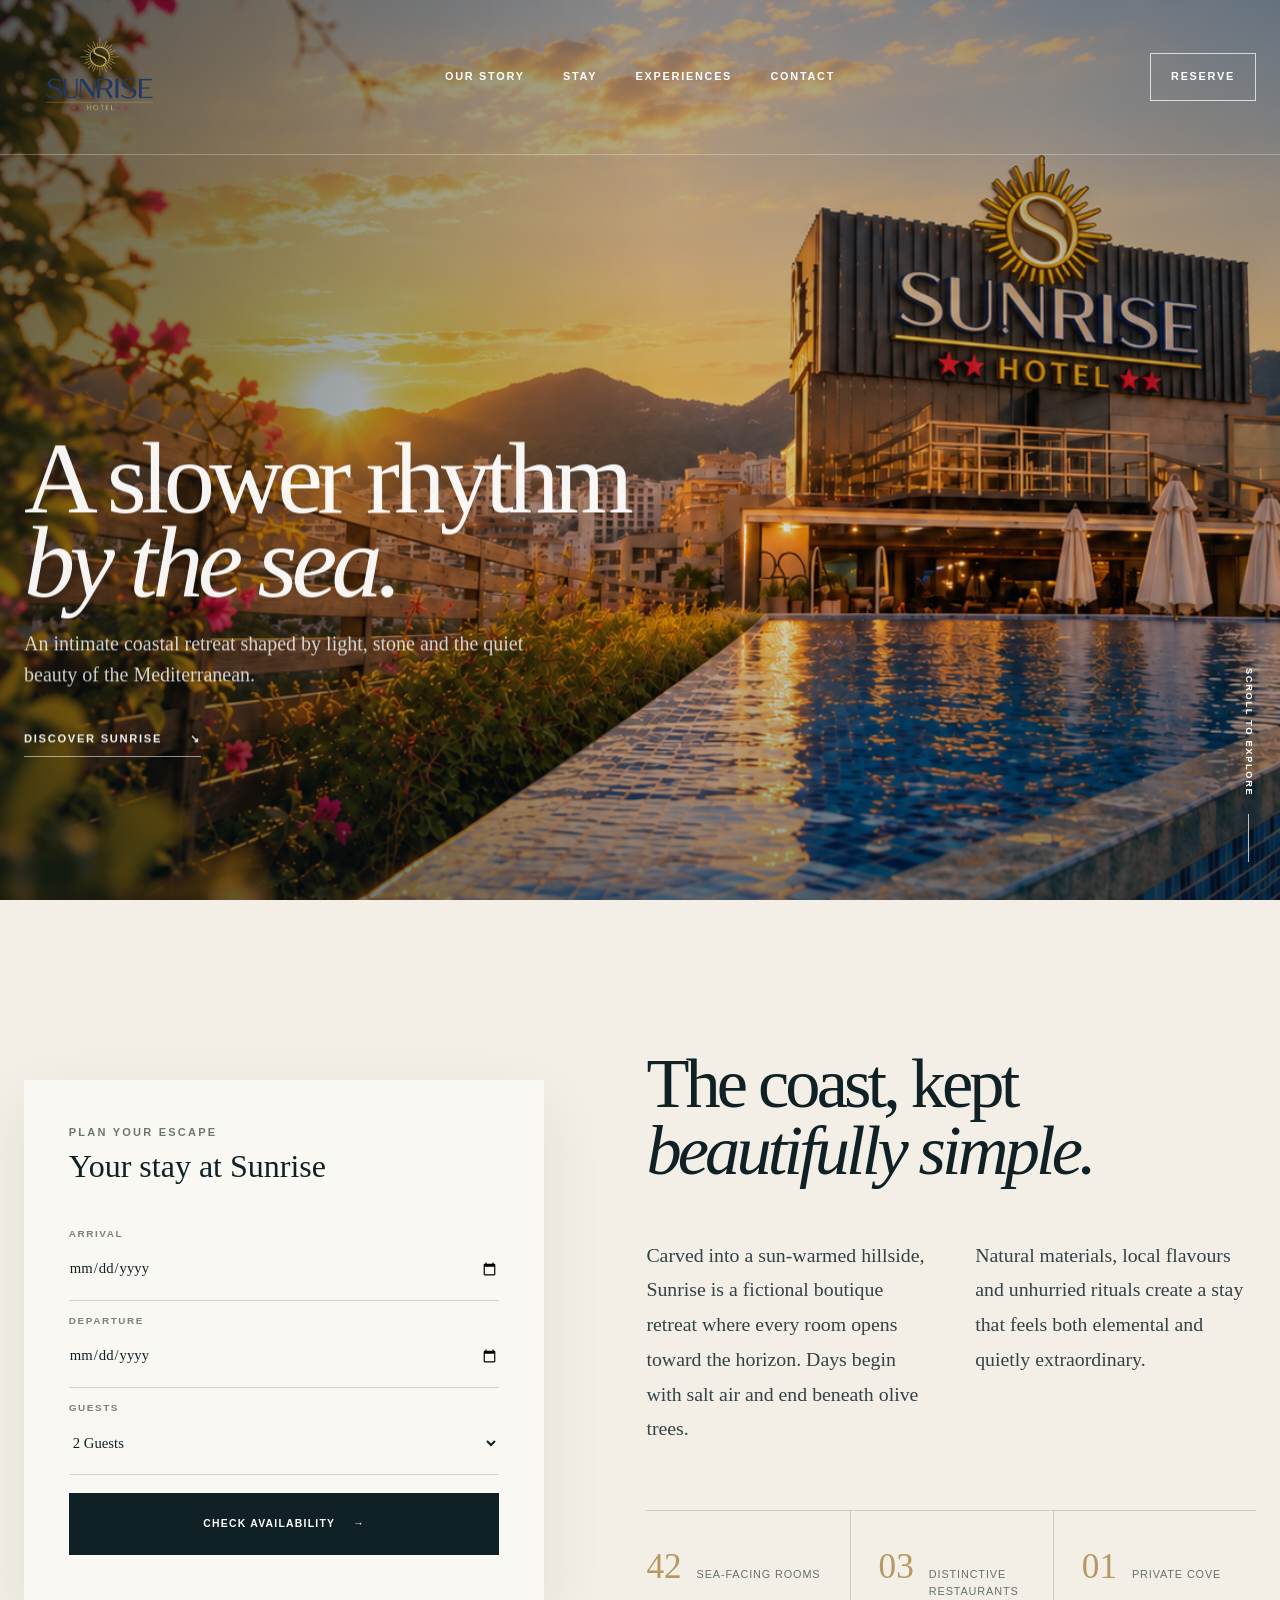
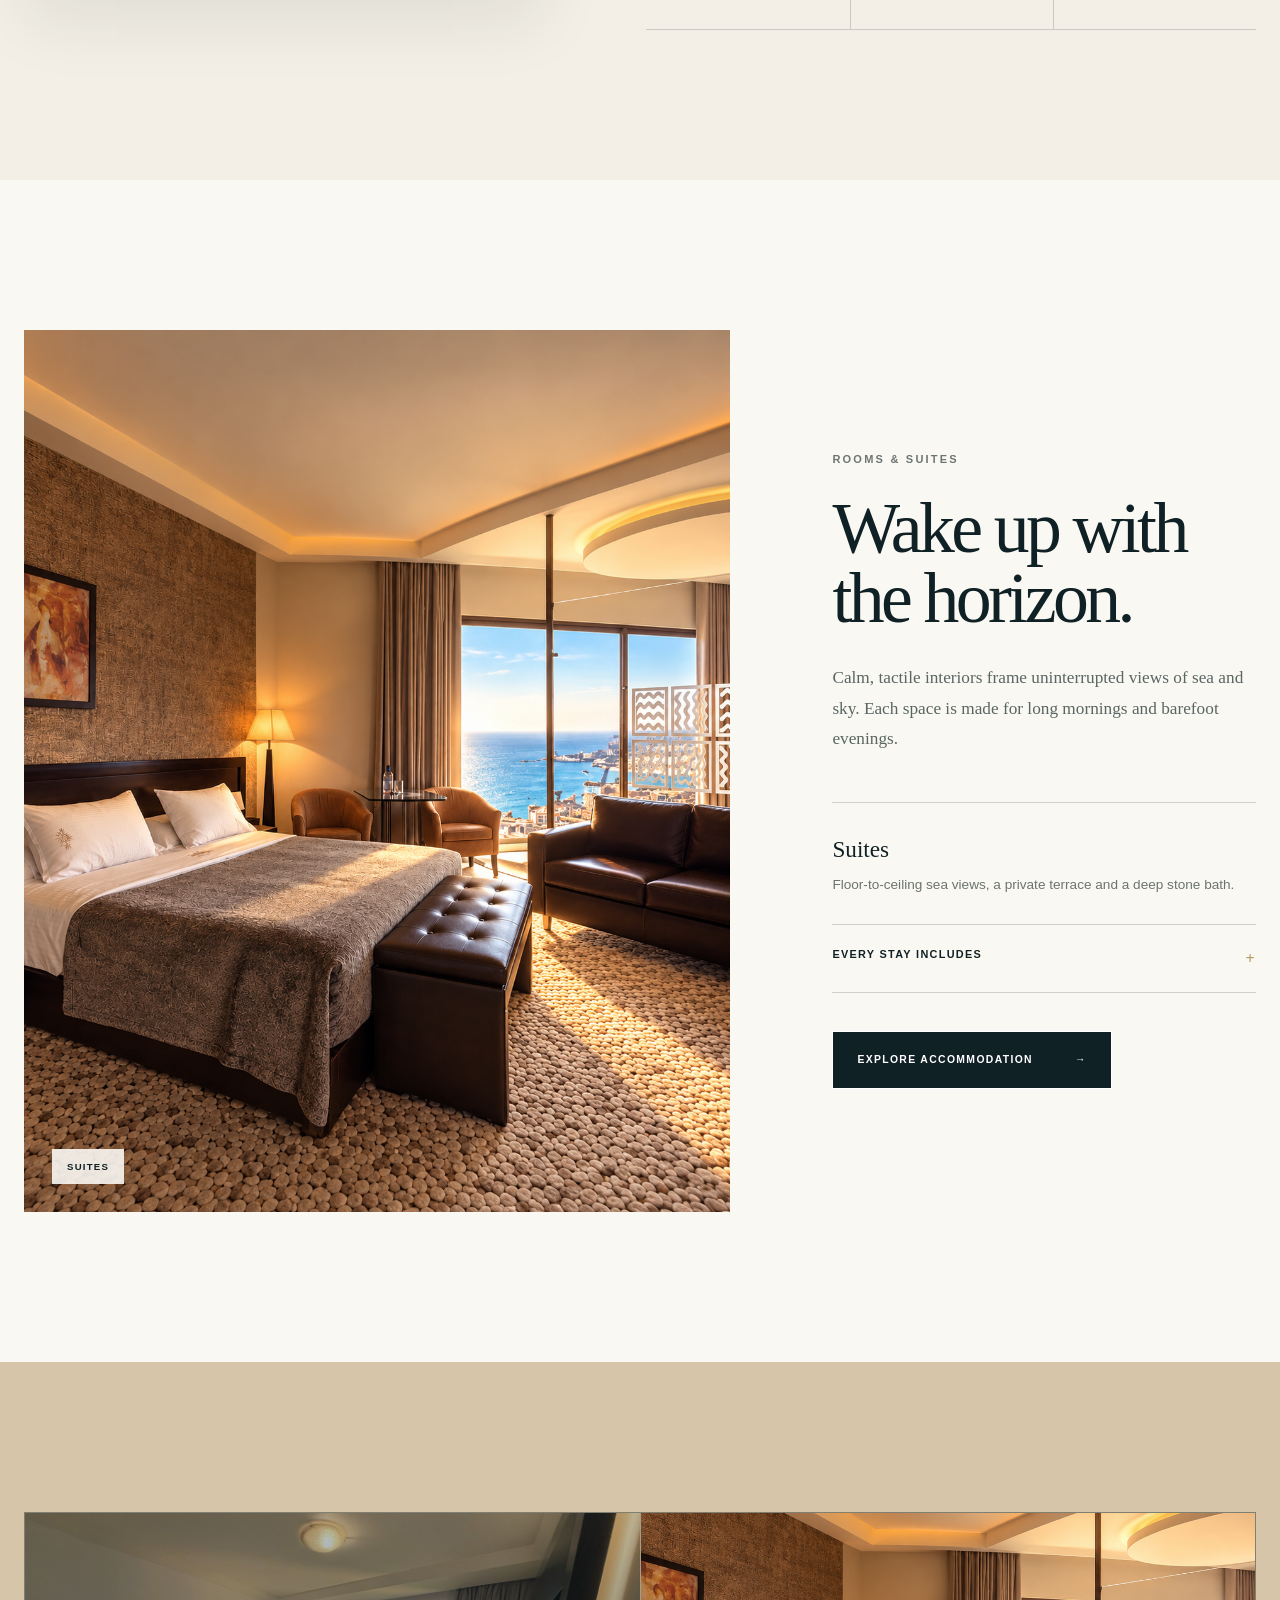
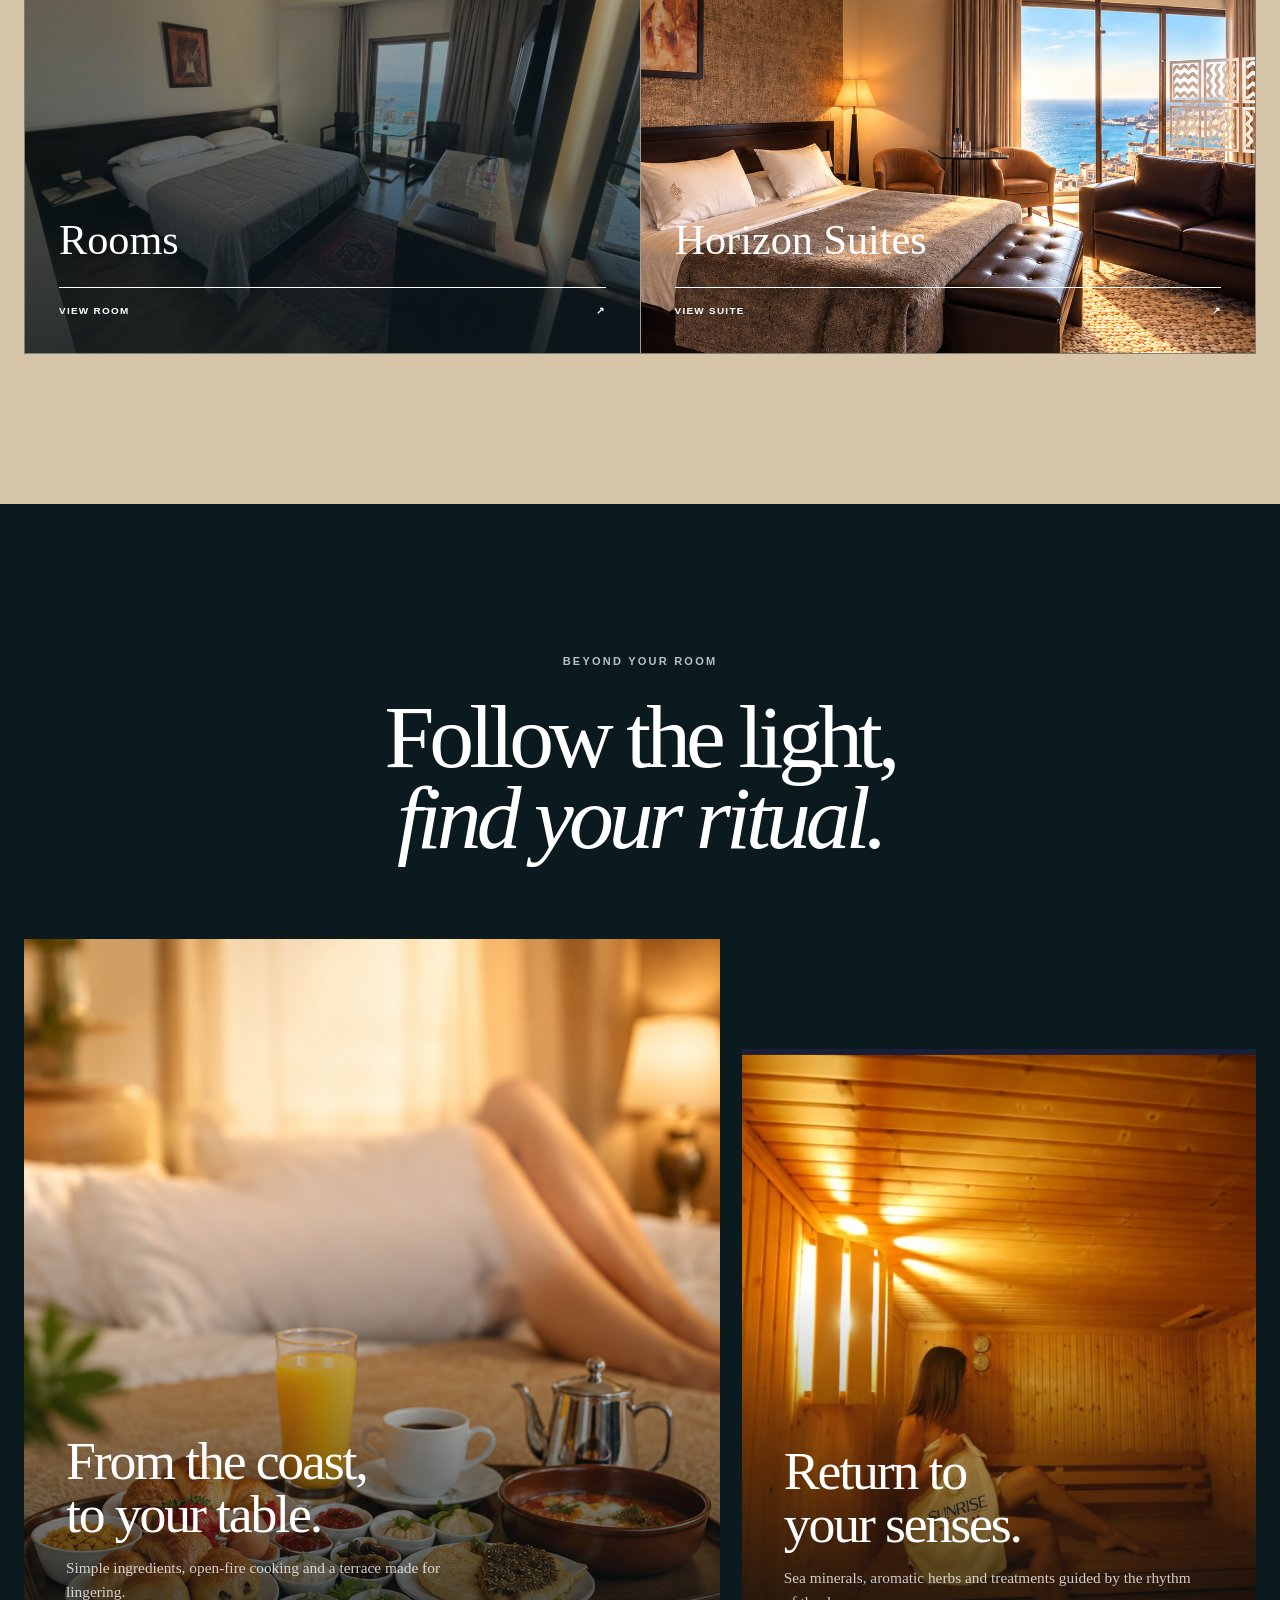
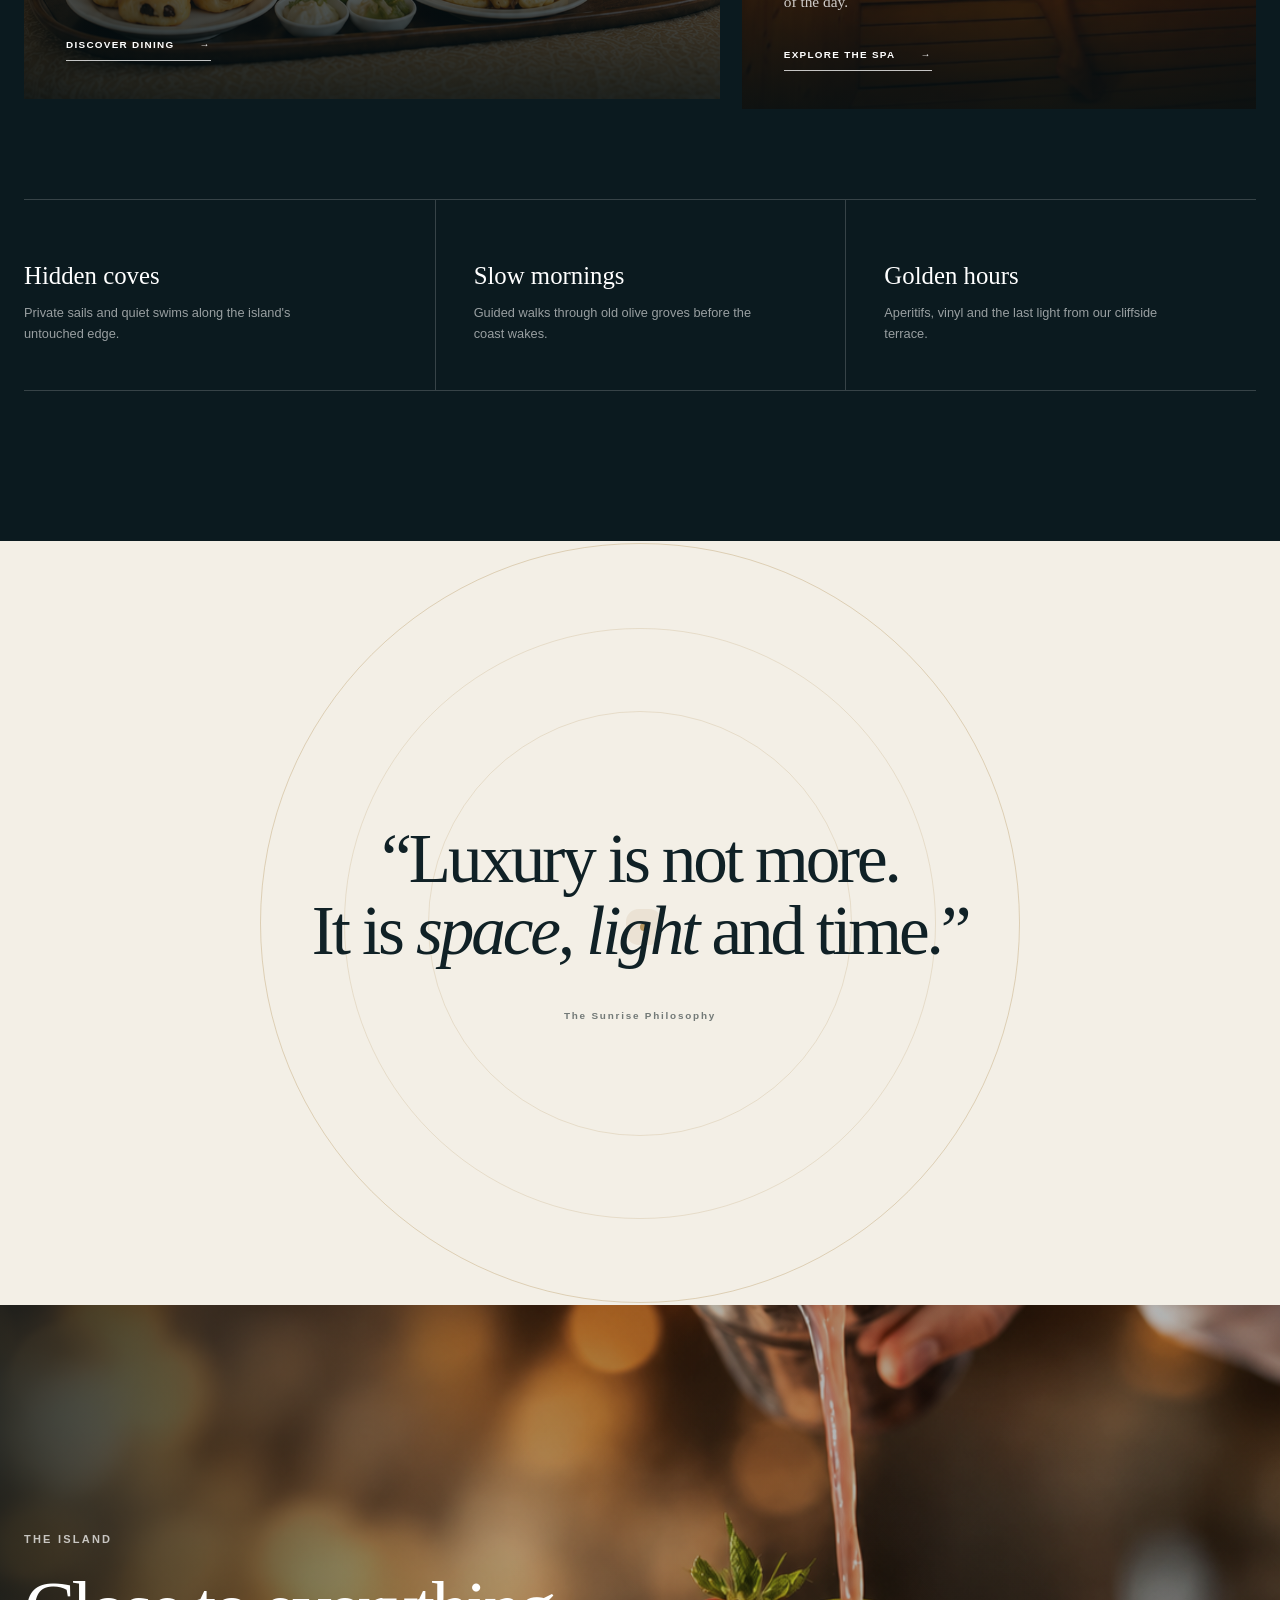
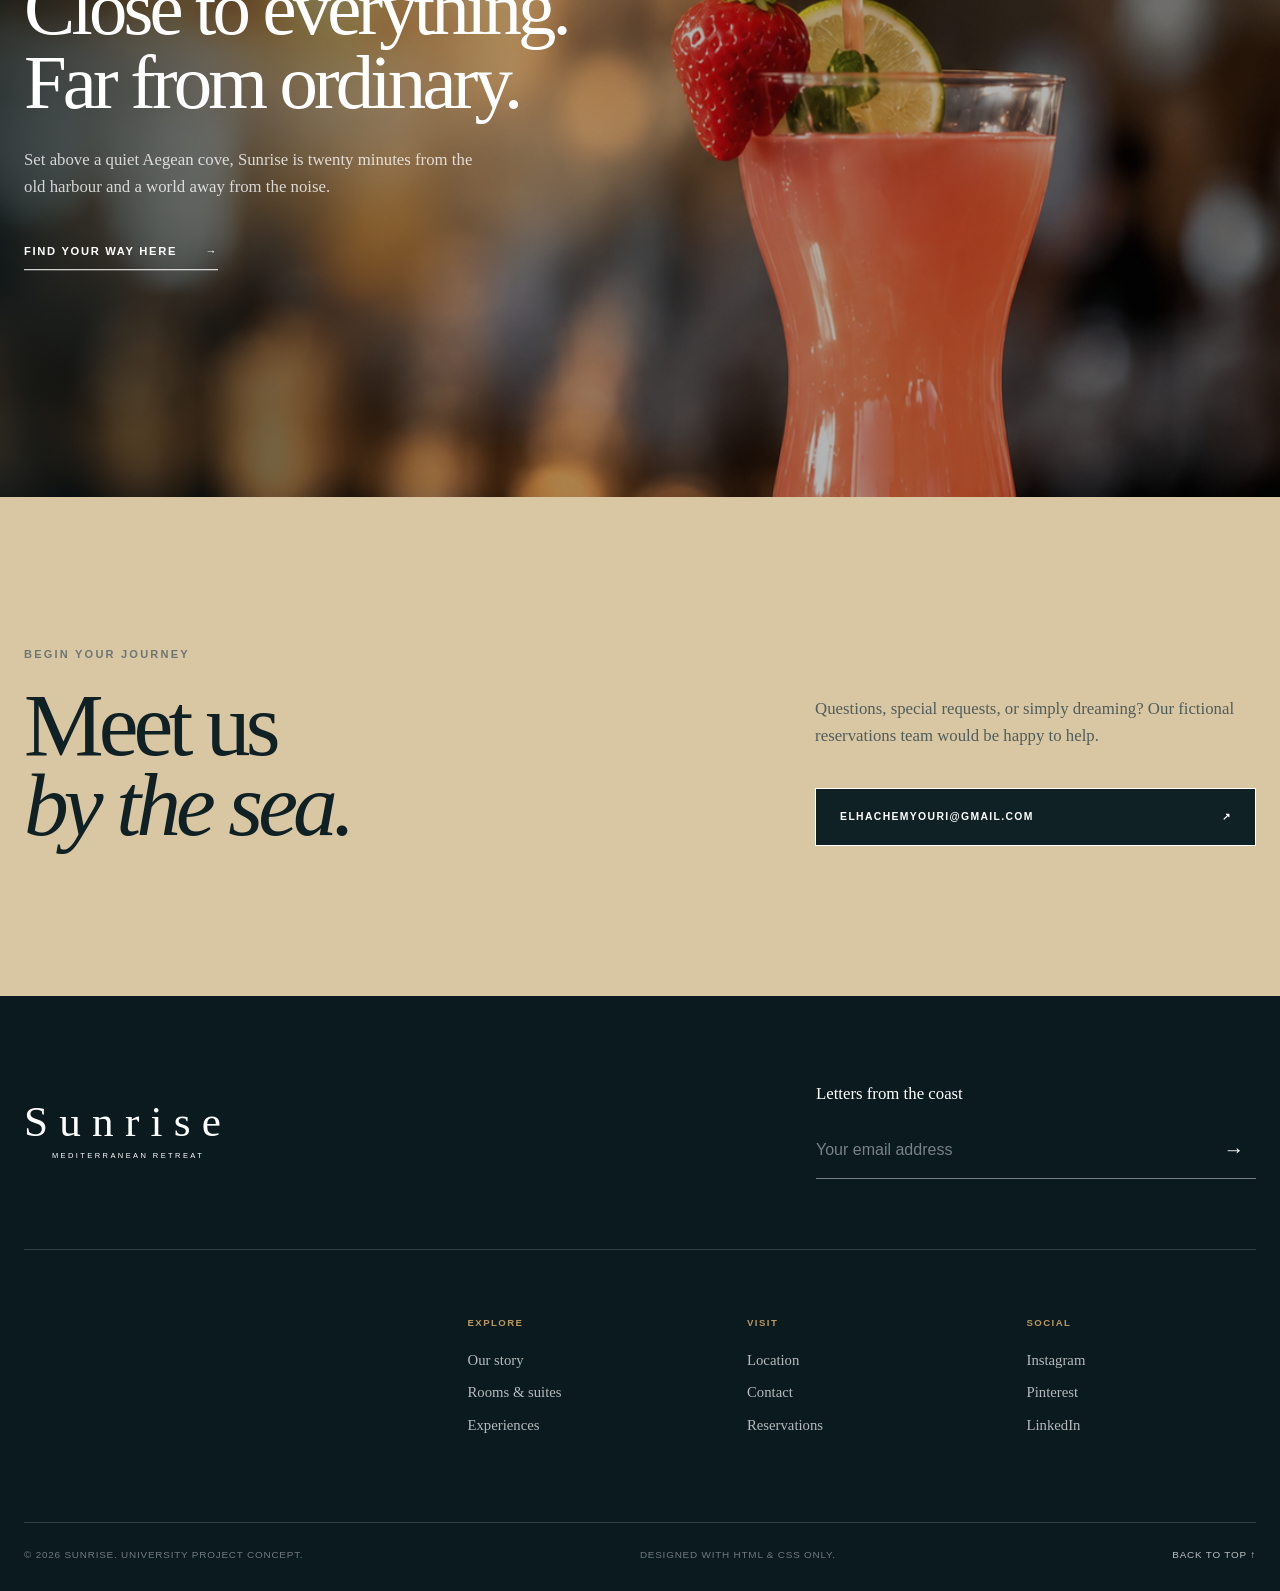
==== index.html @ 2a5be95f "Publish Sunrise Hotel website" ====
<!DOCTYPE html>
<html lang="en">
<head>
    <meta charset="UTF-8">
    <meta name="viewport" content="width=device-width, initial-scale=1.0">
    <meta http-equiv="refresh" content="0; url=homepage.html">
    <title>Solara — Mediterranean Retreat</title>
    <link rel="stylesheet" href="homepage.css">
</head>
<body class="redirect-page">
    <p>Opening <a href="homepage.html">Solara Mediterranean Retreat</a>…</p>
</body>
</html>
---- homepage.css ----
:root {
    --ink: #102126;
    --ink-soft: #334246;
    --navy: #10262d;
    --deep: #0b1a1f;
    --sand: #d9c6a2;
    --gold: #b79862;
    --cream: #f3efe6;
    --paper: #faf8f2;
    --line: rgba(16, 33, 38, 0.18);
    --serif: Georgia, "Times New Roman", serif;
    --sans: "Helvetica Neue", Helvetica, Arial, sans-serif;
    --page: min(100% - 48px, 1440px);
}

*,
*::before,
*::after {
    box-sizing: border-box;
}

html {
    scroll-behavior: smooth;
}

body {
    margin: 0;
    background: var(--cream);
    color: var(--ink);
    font-family: var(--sans);
    font-size: 16px;
    line-height: 1.6;
    overflow-x: hidden;
}

body,
button,
input,
select {
    font-family: var(--sans);
}

img {
    display: block;
    max-width: 100%;
}

a {
    color: inherit;
    text-decoration: none;
}

button,
input,
select {
    font: inherit;
}

button,
summary,
a {
    -webkit-tap-highlight-color: transparent;
}

::selection {
    background: var(--gold);
    color: var(--paper);
}

.skip-link {
    position: fixed;
    top: 12px;
    left: 12px;
    z-index: 1000;
    padding: 10px 16px;
    background: var(--paper);
    color: var(--ink);
    transform: translateY(-150%);
    transition: transform 180ms ease;
}

.skip-link:focus {
    transform: translateY(0);
}

.sr-only {
    position: absolute;
    width: 1px;
    height: 1px;
    padding: 0;
    margin: -1px;
    overflow: hidden;
    clip: rect(0, 0, 0, 0);
    white-space: nowrap;
    border: 0;
}

.section-pad {
    padding: 150px max(24px, calc((100vw - 1440px) / 2));
}

.eyebrow {
    margin: 0;
    color: #6d7675;
    font-size: 0.69rem;
    font-weight: 600;
    letter-spacing: 0.2em;
    line-height: 1.4;
    text-transform: uppercase;
}

.eyebrow-light {
    color: rgba(255, 255, 255, 0.72);
}

.hero {
    position: relative;
    min-height: 100svh;
    color: #fff;
    background: #597581 url("assets/images/Sunset.png") center center / cover no-repeat;
    isolation: isolate;
}

.hero-shade {
    position: absolute;
    inset: 0;
    z-index: -1;
    background:
        linear-gradient(90deg, rgba(5, 18, 22, 0.54) 0%, rgba(5, 18, 22, 0.12) 52%, rgba(5, 18, 22, 0.2) 100%),
        linear-gradient(0deg, rgba(5, 18, 22, 0.38), transparent 35%, rgba(5, 18, 22, 0.24));
}

.site-nav {
    position: relative;
    z-index: 20;
    width: 100%;
    min-height: 112px;
    padding: 26px max(24px, calc((100vw - 1440px) / 2));
    display: grid;
    grid-template-columns: 1fr auto 1fr;
    align-items: center;
    gap: 30px;
    border-bottom: 1px solid rgba(255, 255, 255, 0.28);
}

.brand {
    display: inline-flex;
    width: max-content;
    flex-direction: column;
    align-items: center;
    line-height: 1;
}

.brand-header {
    padding: 7px 11px;

}

.brand-logo {
    width: clamp(118px, 10vw, 150px);
    height: auto;
}

.brand-name {
    font-family: var(--serif);
    font-size: 1.65rem;
    letter-spacing: 0.26em;
}

.brand-tagline {
    margin-top: 8px;
    font-size: 0.47rem;
    font-weight: 500;
    letter-spacing: 0.32em;
    text-transform: uppercase;
}

.nav-links {
    display: flex;
    align-items: center;
    gap: clamp(22px, 3vw, 48px);
}

.nav-links a,
.nav-book {
    position: relative;
    font-size: 0.68rem;
    font-weight: 600;
    letter-spacing: 0.16em;
    text-transform: uppercase;
}

.nav-links a::after {
    content: "";
    position: absolute;
    left: 0;
    bottom: -8px;
    width: 100%;
    height: 1px;
    background: currentColor;
    transform: scaleX(0);
    transform-origin: right;
    transition: transform 240ms ease;
}

.nav-links a:hover::after,
.nav-links a:focus-visible::after {
    transform: scaleX(1);
    transform-origin: left;
}

.nav-book {
    justify-self: end;
    padding: 14px 20px;
    border: 1px solid rgba(255, 255, 255, 0.72);
    transition: background 200ms ease, color 200ms ease;
}

.nav-book:hover,
.nav-book:focus-visible {
    background: #fff;
    color: var(--ink);
}

.nav-toggle,
.nav-toggle-label {
    display: none;
}

.hero-content {
    position: absolute;
    left: max(24px, calc((100vw - 1440px) / 2));
    bottom: clamp(100px, 16vh, 170px);
    width: min(760px, calc(100% - 48px));
    animation: hero-in 900ms 160ms both cubic-bezier(.2, .75, .25, 1);
}

.hero h1 {
    margin: 26px 0 24px;
    font-family: var(--serif);
    font-size: clamp(4rem, 8vw, 8.5rem);
    font-weight: 400;
    letter-spacing: -0.055em;
    line-height: 0.82;
}

.hero h1 em,
.intro-main h2 em,
.experiences-heading h2 em,
.contact-intro h2 em,
.pause blockquote em {
    font-weight: 400;
}

.hero-copy {
    width: min(520px, 100%);
    margin: 0 0 34px;
    color: rgba(255, 255, 255, 0.84);
    font-family: var(--serif);
    font-size: clamp(1rem, 1.6vw, 1.25rem);
    line-height: 1.55;
}

.text-link {
    display: inline-flex;
    align-items: center;
    gap: 28px;
    padding-bottom: 8px;
    border-bottom: 1px solid currentColor;
    font-size: 0.7rem;
    font-weight: 600;
    letter-spacing: 0.15em;
    text-transform: uppercase;
    transition: gap 220ms ease;
}

.text-link:hover,
.text-link:focus-visible {
    gap: 38px;
}

.text-link-light {
    color: #fff;
}

.scroll-cue {
    position: absolute;
    right: max(24px, calc((100vw - 1440px) / 2));
    bottom: 38px;
    display: flex;
    align-items: center;
    gap: 18px;
    font-size: 0.58rem;
    font-weight: 600;
    letter-spacing: 0.18em;
    text-transform: uppercase;
    writing-mode: vertical-rl;
}

.scroll-cue i {
    display: block;
    width: 1px;
    height: 48px;
    background: rgba(255, 255, 255, 0.7);
}

@keyframes hero-in {
    from {
        opacity: 0;
        transform: translateY(32px);
    }

    to {
        opacity: 1;
        transform: translateY(0);
    }
}

.booking-card {
    grid-area: booking;
    position: relative;
    z-index: 5;
    width: 100%;
    max-width: 520px;
    aspect-ratio: 1 / 1;
    margin: 0;
    padding: clamp(34px, 3.5vw, 54px);
    display: flex;
    flex-direction: column;
    justify-self: start;
    align-self: center;
    gap: 30px;
    background: var(--paper);
    box-shadow: 0 24px 60px rgba(24, 35, 36, 0.08);
}

.booking-heading {
    display: flex;
    align-items: flex-start;
    gap: 26px;
}

.booking-number,
.feature-number {
    color: var(--gold);
    font-family: var(--serif);
    font-size: 0.78rem;
}

.booking-heading h2 {
    margin: 9px 0 0;
    font-family: var(--serif);
    font-size: clamp(1.8rem, 2.5vw, 2.45rem);
    font-weight: 400;
    line-height: 1.1;
}

.booking-form {
    display: flex;
    flex: 1;
    flex-direction: column;
    gap: 0;
}

.booking-form label {
    min-width: 0;
    padding: 12px 0;
    border-bottom: 1px solid var(--line);
}

.booking-form label span {
    display: block;
    margin-bottom: 8px;
    color: #7b817e;
    font-size: 0.62rem;
    font-weight: 600;
    letter-spacing: 0.16em;
    text-transform: uppercase;
}

.booking-form input,
.booking-form select {
    width: 100%;
    min-height: 38px;
    padding: 0;
    border: 0;
    outline: 0;
    background: transparent;
    color: var(--ink);
    font-family: var(--serif);
    font-size: 0.92rem;
}

.booking-form button {
    min-height: 62px;
    margin-top: auto;
    border: 1px solid var(--ink);
    background: var(--ink);
    color: #fff;
    cursor: pointer;
    font-size: 0.65rem;
    font-weight: 600;
    letter-spacing: 0.12em;
    text-transform: uppercase;
    transition: background 200ms ease, color 200ms ease;
}

.booking-form button span {
    margin-left: 14px;
}

.booking-form button:hover,
.booking-form button:focus-visible {
    background: transparent;
    color: var(--ink);
}

.introduction {
    display: grid;
    grid-template-columns: minmax(390px, 520px) minmax(0, 1fr);
    grid-template-areas: "booking story";
    align-items: center;
    gap: clamp(70px, 8vw, 135px);
    background: var(--cream);
}

.intro-main {
    grid-area: story;
    min-width: 0;
}

.intro-aside {
    display: flex;
    flex-direction: column;
    justify-content: space-between;
}

.sun-mark {
    position: relative;
    display: block;
    width: 76px;
    height: 76px;
    margin-top: 70px;
    border: 1px solid var(--gold);
    border-radius: 50%;
}

.sun-mark::before,
.sun-mark::after {
    content: "";
    position: absolute;
    inset: 50% auto auto 50%;
    width: 104px;
    height: 1px;
    background: var(--gold);
    transform: translate(-50%, -50%);
}

.sun-mark::after {
    transform: translate(-50%, -50%) rotate(90deg);
}

.intro-main h2 {
    max-width: 800px;
    margin: 0 0 54px;
    font-family: var(--serif);
    font-size: clamp(3.4rem, 5.5vw, 6.3rem);
    font-weight: 400;
    letter-spacing: -0.055em;
    line-height: 0.95;
}

.intro-copy {
    display: grid;
    grid-template-columns: repeat(2, minmax(0, 1fr));
    gap: 48px;
    max-width: 800px;
}

.intro-copy p {
    margin: 0;
    color: var(--ink-soft);
    font-family: var(--serif);
    font-size: clamp(1.05rem, 1.55vw, 1.28rem);
    line-height: 1.75;
}

.intro-facts {
    margin-top: 64px;
    display: grid;
    grid-template-columns: repeat(3, 1fr);
    border-top: 1px solid var(--line);
    border-bottom: 1px solid var(--line);
}

.intro-facts div {
    padding: 28px 24px 28px 0;
    display: flex;
    align-items: baseline;
    gap: 15px;
}

.intro-facts div+div {
    padding-left: 28px;
    border-left: 1px solid var(--line);
}

.intro-facts strong {
    color: var(--gold);
    font-family: var(--serif);
    font-size: 2.2rem;
    font-weight: 400;
}

.intro-facts span {
    color: #65716f;
    font-size: 0.68rem;
    letter-spacing: 0.08em;
    text-transform: uppercase;
}

.stay {
    display: grid;
    grid-template-columns: minmax(0, 1.5fr) minmax(360px, 0.9fr);
    align-items: center;
    gap: clamp(55px, 8vw, 130px);
    background: var(--paper);
}

.stay-image-wrap {
    position: relative;
    min-height: 720px;
    margin-left: min(0px, calc((100vw - 1440px) / -2));
    overflow: hidden;
}

.stay-image-wrap img {
    width: 100%;
    height: 100%;
    min-height: 720px;
    object-fit: cover;
    transition: transform 900ms cubic-bezier(.2, .75, .25, 1);
}

.stay-image-wrap:hover img {
    transform: scale(1.025);
}

.image-note {
    position: absolute;
    left: 28px;
    bottom: 28px;
    margin: 0;
    padding: 10px 15px;
    background: rgba(250, 248, 242, 0.9);
    font-size: 0.6rem;
    font-weight: 600;
    letter-spacing: 0.13em;
    text-transform: uppercase;
}

.stay-content h2 {
    margin: 25px 0 30px;
    font-family: var(--serif);
    font-size: clamp(3.3rem, 5.6vw, 6rem);
    font-weight: 400;
    letter-spacing: -0.05em;
    line-height: 0.98;
}

.stay-content .lead {
    margin: 0 0 48px;
    color: #596664;
    font-family: var(--serif);
    font-size: 1.08rem;
    line-height: 1.75;
}

.room-feature {
    padding: 28px 0;
    display: flex;
    grid-template-columns: 50px 1fr;
    border-top: 1px solid var(--line);
    border-bottom: 1px solid var(--line);
}

.room-feature h3 {
    margin: 0 0 6px;
    font-family: var(--serif);
    font-size: 1.45rem;
    font-weight: 400;
}

.room-feature p {
    margin: 0;
    color: #6b7472;
    font-size: 0.85rem;
}

details {
    border-bottom: 1px solid var(--line);
}

summary {
    padding: 21px 0;
    display: flex;
    justify-content: space-between;
    cursor: pointer;
    list-style: none;
    font-size: 0.68rem;
    font-weight: 600;
    letter-spacing: 0.12em;
    text-transform: uppercase;
}

summary::-webkit-details-marker {
    display: none;
}

summary span {
    color: var(--gold);
    font-family: var(--serif);
    font-size: 1rem;
    transition: transform 180ms ease;
}

details[open] summary span {
    transform: rotate(45deg);
}

details ul {
    margin: 0;
    padding: 0 0 24px 20px;
    color: #66716f;
    font-size: 0.85rem;
}

.button {
    min-height: 58px;
    margin-top: 38px;
    padding: 0 24px;
    display: inline-flex;
    align-items: center;
    justify-content: space-between;
    gap: 42px;
    border: 1px solid currentColor;
    font-size: 0.65rem;
    font-weight: 600;
    letter-spacing: 0.13em;
    text-transform: uppercase;
    transition: background 200ms ease, color 200ms ease;
}

.button-dark {
    background: var(--ink);
    color: #fff;
}

.button-dark:hover,
.button-dark:focus-visible {
    background: transparent;
    color: var(--ink);
}

.room-list {
    background: #d6c5a8;
}

.section-heading {
    margin-bottom: 60px;
    display: grid;
    grid-template-columns: 1fr minmax(280px, 0.42fr);
    align-items: end;
    gap: 60px;
}

.section-heading h2 {
    margin: 18px 0 0;
    font-family: var(--serif);
    font-size: clamp(3rem, 5vw, 5.4rem);
    font-weight: 400;
    letter-spacing: -0.045em;
    line-height: 1;
}

.section-heading>p {
    margin: 0;
    color: #4f5d5c;
    font-family: var(--serif);
    font-size: 1rem;
    line-height: 1.65;
}

.room-grid {
    display: grid;
    grid-template-columns: repeat(2, 1fr);
    gap: 1px;
    background: rgba(16, 33, 38, 0.24);
    border: 1px solid rgba(16, 33, 38, 0.24);
}

.room-card {
    min-height: 440px;
    padding: 34px;
    display: flex;
    flex-direction: column;
    justify-content: space-between;
    background: #e6dac6;
    transition: background 280ms ease, color 280ms ease;
}

.room-card-featured {
    position: relative;
    overflow: hidden;
    color: #fff;
    background: linear-gradient(rgba(12, 26, 31, 0.28), rgba(12, 26, 31, 0.75)), url("assets/images/Room.jpeg") center / cover;
}

.room-card-dark {
    background: var(--navy);
    color: #fff;
}

.room-card:not(.room-card-featured):not(.room-card-dark):hover {
    background: var(--paper);
}

.room-card-top {
    display: flex;
    justify-content: space-between;
    font-size: 0.63rem;
    letter-spacing: 0.12em;
    text-transform: uppercase;
}

.room-card p {
    margin: 0 0 8px;
    font-size: 0.63rem;
    letter-spacing: 0.12em;
    text-transform: uppercase;
    opacity: 0.72;
}

.room-card h3 {
    margin: 0 0 26px;
    font-family: var(--serif);
    font-size: clamp(2.2rem, 3.3vw, 3.5rem);
    font-weight: 400;
    line-height: 1;
}

.room-card a {
    display: flex;
    justify-content: space-between;
    padding-top: 15px;
    border-top: 1px solid currentColor;
    font-size: 0.62rem;
    font-weight: 600;
    letter-spacing: 0.13em;
    text-transform: uppercase;
}

.demo-note {
    margin: 18px 0 0;
    color: rgba(16, 33, 38, 0.62);
    font-size: 0.68rem;
}

.experiences {
    color: #fff;
    background: var(--deep);
}

.experiences-heading {
    margin-bottom: 80px;
    text-align: center;
}

.experiences-heading h2 {
    margin: 28px 0 0;
    font-family: var(--serif);
    font-size: clamp(3.8rem, 7vw, 7.5rem);
    font-weight: 400;
    letter-spacing: -0.055em;
    line-height: 0.9;
}

.experience-grid {
    display: grid;
    grid-template-columns: 1.15fr 0.85fr;
    gap: 22px;
    align-items: start;
}

.experience-card {
    position: relative;
    overflow: hidden;
}

.experience-card-dining {
    min-height: 760px;
}

.experience-card-spa {
    min-height: 660px;
    margin-top: 110px;
}

.experience-card img {
    position: absolute;
    inset: 0;
    width: 100%;
    height: 100%;
    object-fit: cover;
    transition: transform 900ms cubic-bezier(.2, .75, .25, 1);
}

.experience-card::after {
    content: "";
    position: absolute;
    inset: 0;
    background: linear-gradient(0deg, rgba(5, 16, 19, 0.88), transparent 64%);
}

.experience-card:hover img {
    transform: scale(1.03);
}

.experience-card-copy {
    position: absolute;
    left: 42px;
    right: 42px;
    bottom: 38px;
    z-index: 2;
}

.experience-card-copy>span {
    font-size: 0.62rem;
    letter-spacing: 0.14em;
    text-transform: uppercase;
    opacity: 0.7;
}

.experience-card-copy h3 {
    margin: 16px 0 15px;
    font-family: var(--serif);
    font-size: clamp(2.5rem, 4.2vw, 4.6rem);
    font-weight: 400;
    letter-spacing: -0.04em;
    line-height: 0.98;
}

.experience-card-copy p {
    max-width: 420px;
    margin: 0 0 25px;
    font-family: var(--serif);
    font-size: 0.96rem;
    opacity: 0.78;
}

.experience-card-copy a {
    display: inline-flex;
    gap: 25px;
    padding-bottom: 7px;
    border-bottom: 1px solid rgba(255, 255, 255, 0.75);
    font-size: 0.62rem;
    font-weight: 600;
    letter-spacing: 0.13em;
    text-transform: uppercase;
}

.micro-experiences {
    margin-top: 90px;
    display: grid;
    grid-template-columns: repeat(3, 1fr);
    border-top: 1px solid rgba(255, 255, 255, 0.18);
    border-bottom: 1px solid rgba(255, 255, 255, 0.18);
}

.micro-experiences>div {
    padding: 42px 38px 46px 0;
}

.micro-experiences>div+div {
    padding-left: 38px;
    border-left: 1px solid rgba(255, 255, 255, 0.18);
}

.micro-experiences span {
    color: var(--gold);
    font-family: var(--serif);
    font-size: 0.78rem;
}

.micro-experiences h3 {
    margin: 14px 0 8px;
    font-family: var(--serif);
    font-size: 1.55rem;
    font-weight: 400;
}

.micro-experiences p {
    max-width: 300px;
    margin: 0;
    color: rgba(255, 255, 255, 0.58);
    font-size: 0.8rem;
}

.pause {
    position: relative;
    min-height: 764px;
    display: flex;
    flex-direction: column;
    align-items: center;
    justify-content: center;
    text-align: center;
    overflow: hidden;
    background: var(--cream);
}

.pause-orbit {
    position: absolute;
    width: min(70vw, 760px);
    aspect-ratio: 1;
    border: 1px solid rgba(183, 152, 98, 0.38);
    border-radius: 50%;
}

.pause-orbit::before,
.pause-orbit::after {
    content: "";
    position: absolute;
    inset: 11%;
    border: 1px solid rgba(183, 152, 98, 0.22);
    border-radius: 50%;
}

.pause-orbit::after {
    inset: 22%;
}

.pause-orbit span {
    position: absolute;
    top: 50%;
    left: 50%;
    width: 8px;
    height: 8px;
    border-radius: 50%;
    background: var(--gold);
    box-shadow: 0 0 0 14px rgba(183, 152, 98, 0.14);
}

.pause blockquote,
.pause>p {
    position: relative;
    z-index: 1;
}

.pause blockquote {
    margin: 0;
    font-family: var(--serif);
    font-size: clamp(2.8rem, 5.4vw, 5.8rem);
    letter-spacing: -0.045em;
    line-height: 1.05;
}

.pause>p {
    margin: 40px 0 0;
    color: #727977;
    font-size: 0.62rem;
    font-weight: 600;
    letter-spacing: 0.18em;
}

.place {
    position: relative;
    width: 100%;
    height: 88vh;
    min-height: 620px;
    color: #fff;
    overflow: hidden;
}

.place>img {
    position: absolute;
    inset: 0;
    display: block;
    width: 100%;
    height: 100%;
    object-fit: cover;
    object-position: center;
    filter: brightness(0.76) saturate(0.85);
}

.place::after {
    content: "";
    position: absolute;
    inset: 0;
    background: linear-gradient(90deg, rgba(6, 20, 24, 0.74), rgba(6, 20, 24, 0.08) 40%);
}

.place-panel {
    position: absolute;
    z-index: 2;
    left: max(24px, calc((100vw - 1440px) / 2));
    top: 50%;
    width: min(610px, calc(100% - 48px));
    transform: translateY(-50%);
}

.place-panel h2 {
    margin: 24px 0 28px;
    font-family: var(--serif);
    font-size: clamp(3.3rem, 6vw, 6.4rem);
    font-weight: 400;
    letter-spacing: -0.05em;
    line-height: 0.96;
}

.place-panel>p:not(.eyebrow) {
    max-width: 470px;
    margin: 0 0 36px;
    color: rgba(255, 255, 255, 0.78);
    font-family: var(--serif);
    font-size: 1.05rem;
}

.coordinates {
    position: absolute;
    z-index: 2;
    right: max(24px, calc((100vw - 1440px) / 2));
    bottom: 48px;
    padding-left: 18px;
    border-left: 1px solid rgba(255, 255, 255, 0.55);
    font-family: var(--serif);
    font-size: 0.8rem;
    letter-spacing: 0.08em;
    line-height: 1.5;
}

.contact {
    display: grid;
    grid-template-columns: 1fr minmax(320px, 0.62fr);
    align-items: end;
    gap: 80px;
    background: var(--sand);
}

.contact-intro h2 {
    margin: 22px 0 0;
    font-family: var(--serif);
    font-size: clamp(4rem, 7vw, 7.8rem);
    font-weight: 400;
    letter-spacing: -0.055em;
    line-height: 0.9;
}

.contact-actions p {
    margin: 0;
    color: #4f5d5c;
    font-family: var(--serif);
    font-size: 1.05rem;
}

.contact-actions .button {
    width: 100%;
}

footer {
    padding: 85px max(24px, calc((100vw - 1440px) / 2)) 28px;
    color: #fff;
    background: var(--deep);
}

.footer-top {
    padding-bottom: 70px;
    display: flex;
    align-items: center;
    justify-content: space-between;
    gap: 60px;
    border-bottom: 1px solid rgba(255, 255, 255, 0.16);
}

.brand-footer .brand-name {
    font-size: 2.7rem;
}

.newsletter {
    width: min(440px, 100%);
}

.newsletter>p {
    margin: 0 0 14px;
    font-family: var(--serif);
    font-size: 1.05rem;
}

.newsletter form {
    display: flex;
    border-bottom: 1px solid rgba(255, 255, 255, 0.45);
}

.newsletter input {
    width: 100%;
    padding: 15px 0;
    border: 0;
    outline: 0;
    background: transparent;
    color: #fff;
}

.newsletter input::placeholder {
    color: rgba(255, 255, 255, 0.45);
}

.newsletter button {
    width: 48px;
    border: 0;
    background: transparent;
    color: #fff;
    cursor: pointer;
    font-size: 1.3rem;
}

.footer-links {
    padding: 65px 0 85px 36%;
    display: grid;
    grid-template-columns: repeat(3, 1fr);
    gap: 50px;
}

.footer-links div {
    display: flex;
    flex-direction: column;
    gap: 9px;
}

.footer-links span {
    margin-bottom: 10px;
    color: var(--gold);
    font-size: 0.6rem;
    font-weight: 600;
    letter-spacing: 0.15em;
    text-transform: uppercase;
}

.footer-links a {
    width: max-content;
    color: rgba(255, 255, 255, 0.7);
    font-family: var(--serif);
    font-size: 0.92rem;
}

.footer-links a:hover,
.footer-links a:focus-visible {
    color: #fff;
}

.footer-bottom {
    padding-top: 24px;
    display: flex;
    justify-content: space-between;
    gap: 30px;
    border-top: 1px solid rgba(255, 255, 255, 0.16);
    color: rgba(255, 255, 255, 0.42);
    font-size: 0.62rem;
    letter-spacing: 0.08em;
    text-transform: uppercase;
}

.footer-bottom p {
    margin: 0;
}

.footer-bottom a {
    color: rgba(255, 255, 255, 0.72);
}

.redirect-page {
    min-height: 100vh;
    display: grid;
    place-items: center;
    background: var(--deep);
    color: #fff;
}

.redirect-page a {
    border-bottom: 1px solid currentColor;
}

@media (max-width: 1100px) {
    .site-nav {
        grid-template-columns: 1fr auto auto;
    }

    .nav-links {
        gap: 20px;
    }

    .introduction {
        grid-template-columns: 1fr;
        grid-template-areas:
            "story"
            "booking";
        gap: 70px;
    }

    .booking-card {
        max-width: 560px;
        justify-self: center;
    }

    .stay {
        grid-template-columns: 1.15fr 0.85fr;
        gap: 55px;
    }

    .stay-image-wrap,
    .stay-image-wrap img {
        min-height: 620px;
    }

    .footer-links {
        padding-left: 18%;
    }
}

@media (max-width: 820px) {
    :root {
        --page: min(100% - 36px, 1440px);
    }

    .section-pad {
        padding: 95px 24px;
    }

    .site-nav {
        min-height: 88px;
        padding: 18px 24px;
        grid-template-columns: 1fr auto;
    }

    .brand {
        position: relative;
        z-index: 24;
    }

    .brand-header {
        padding: 5px 8px;
    }

    .brand-logo {
        width: 110px;
    }

    .brand-name {
        font-size: 1.35rem;
    }

    .nav-book {
        display: none;
    }

    .nav-toggle {
        position: absolute;
        opacity: 0;
        pointer-events: none;
    }

    .nav-toggle-label {
        position: relative;
        z-index: 24;
        width: 34px;
        height: 34px;
        display: flex;
        flex-direction: column;
        align-items: center;
        justify-content: center;
        gap: 7px;
        cursor: pointer;
    }

    .nav-toggle-label span {
        width: 24px;
        height: 1px;
        background: #fff;
        transition: transform 220ms ease;
    }

    .nav-links {
        position: fixed;
        inset: 0;
        z-index: 22;
        padding: 130px 28px 50px;
        display: flex;
        flex-direction: column;
        align-items: flex-start;
        justify-content: center;
        gap: 24px;
        background: var(--deep);
        opacity: 0;
        visibility: hidden;
        transform: translateY(-16px);
        transition: opacity 220ms ease, visibility 220ms ease, transform 220ms ease;
    }

    .nav-links a {
        font-family: var(--serif);
        font-size: clamp(2.2rem, 9vw, 4.4rem);
        font-weight: 400;
        letter-spacing: -0.03em;
        text-transform: none;
    }

    .nav-toggle:checked~.nav-toggle-label span:first-child {
        transform: translateY(4px) rotate(45deg);
    }

    .nav-toggle:checked~.nav-toggle-label span:last-child {
        transform: translateY(-4px) rotate(-45deg);
    }

    .nav-toggle:checked~.nav-links {
        opacity: 1;
        visibility: visible;
        transform: translateY(0);
    }

    .hero-content {
        left: 24px;
        bottom: 95px;
    }

    .hero h1 {
        font-size: clamp(3.6rem, 14vw, 6.4rem);
    }

    .scroll-cue {
        display: none;
    }

    .booking-card {
        width: 100%;
        padding: 40px 24px;
    }

    .booking-card .booking-form {
        display: flex;
        gap: 0;
    }

    .booking-card .booking-form label:nth-child(3) {
        border-left: 0;
    }

    .booking-card .booking-form button {
        min-height: 58px;
    }

    .introduction {
        grid-template-columns: 1fr;
        gap: 60px;
    }

    .intro-aside {
        flex-direction: row;
        align-items: center;
    }

    .sun-mark {
        width: 52px;
        height: 52px;
        margin: 0 18px 0 0;
    }

    .sun-mark::before,
    .sun-mark::after {
        width: 76px;
    }

    .intro-main h2 {
        margin-top: 0;
    }

    .stay {
        grid-template-columns: 1fr;
        gap: 65px;
    }

    .stay-image-wrap {
        margin: 0;
    }

    .room-grid {
        grid-template-columns: 1fr;
    }

    .room-card {
        min-height: 370px;
    }

    .experience-grid {
        grid-template-columns: 1fr;
    }

    .experience-card-dining,
    .experience-card-spa {
        min-height: 620px;
        margin-top: 0;
    }

    .micro-experiences {
        grid-template-columns: 1fr;
    }

    .micro-experiences>div,
    .micro-experiences>div+div {
        padding: 30px 0;
        border-left: 0;
        border-bottom: 1px solid rgba(255, 255, 255, 0.18);
    }

    .micro-experiences>div:last-child {
        border-bottom: 0;
    }

    .contact {
        grid-template-columns: 1fr;
        align-items: start;
    }

    .footer-links {
        padding-left: 0;
    }
}

@media (max-width: 560px) {
    .section-pad {
        padding: 78px 20px;
    }

    .hero {
        min-height: 780px;
        background-position: 65% center;
    }

    .site-nav {
        padding-inline: 20px;
    }

    .hero-content {
        left: 20px;
        bottom: 70px;
        width: calc(100% - 40px);
    }

    .hero h1 {
        margin-top: 20px;
        font-size: clamp(3.55rem, 17vw, 5.6rem);
        line-height: 0.88;
    }

    .hero-copy {
        max-width: 340px;
        font-size: 0.98rem;
    }

    .booking-card {
        min-height: 500px;
        padding: 28px 22px;
        aspect-ratio: auto;
    }

    .booking-card .booking-form {
        display: flex;
    }

    .booking-card .booking-form label,
    .booking-card .booking-form label:nth-child(3) {
        padding: 10px 0;
        border-left: 0;
        border-bottom: 1px solid var(--line);
    }

    .intro-main h2,
    .stay-content h2,
    .section-heading h2,
    .experiences-heading h2,
    .place-panel h2,
    .contact-intro h2 {
        font-size: clamp(2.8rem, 14vw, 4.5rem);
    }

    .intro-copy {
        grid-template-columns: 1fr;
        gap: 24px;
    }

    .intro-facts {
        grid-template-columns: 1fr;
        margin-top: 58px;
    }

    .intro-facts div,
    .intro-facts div+div {
        padding: 18px 0;
        border-left: 0;
        border-bottom: 1px solid var(--line);
    }

    .intro-facts div:last-child {
        border-bottom: 0;
    }

    .stay-image-wrap,
    .stay-image-wrap img {
        min-height: 440px;
    }

    .stay-image-wrap img {
        object-position: 58% center;
    }

    .section-heading {
        grid-template-columns: 1fr;
        gap: 26px;
    }

    .room-card {
        min-height: 330px;
        padding: 26px;
    }

    .experiences-heading {
        text-align: left;
    }

    .experience-card-dining,
    .experience-card-spa {
        min-height: 520px;
    }

    .experience-card-copy {
        left: 24px;
        right: 24px;
        bottom: 24px;
    }

    .experience-card-copy h3 {
        font-size: 2.8rem;
    }

    .pause {
        min-height: 500px;
    }

    .pause-orbit {
        width: 105vw;
    }

    .pause blockquote {
        font-size: 2.6rem;
    }

    .place {
        height: 760px;
        min-height: 0;
    }

    .place>img {
        object-position: 67% center;
    }

    .place-panel {
        left: 20px;
        width: calc(100% - 40px);
    }

    .coordinates {
        left: 20px;
        right: auto;
        bottom: 28px;
    }

    .footer-top {
        align-items: flex-start;
        flex-direction: column;
    }

    .brand-footer .brand-name {
        font-size: 2rem;
    }

    .footer-links {
        grid-template-columns: 1fr 1fr;
        gap: 46px;
    }

    .footer-bottom {
        flex-direction: column;
        gap: 10px;
    }
}

@media (prefers-reduced-motion: reduce) {
    html {
        scroll-behavior: auto;
    }

    *,
    *::before,
    *::after {
        animation-duration: 0.01ms !important;
        animation-iteration-count: 1 !important;
        transition-duration: 0.01ms !important;
    }
}
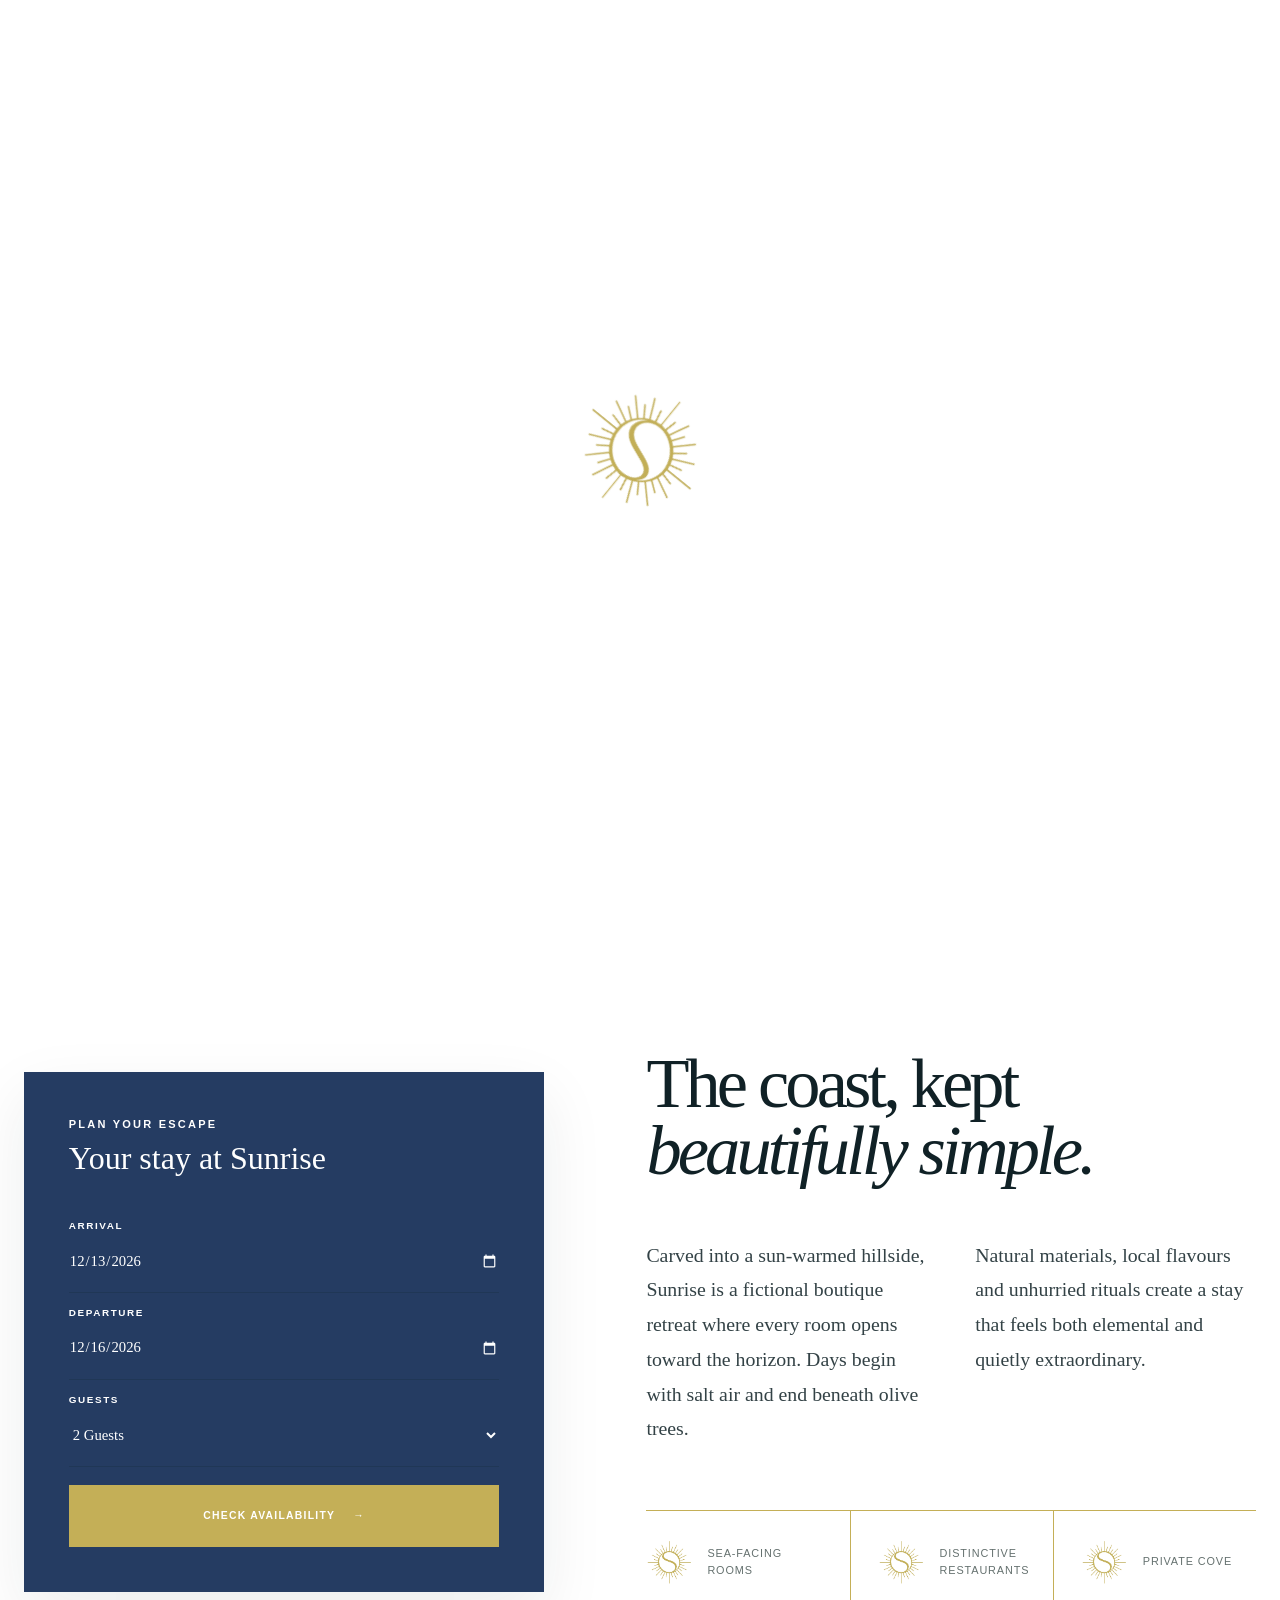
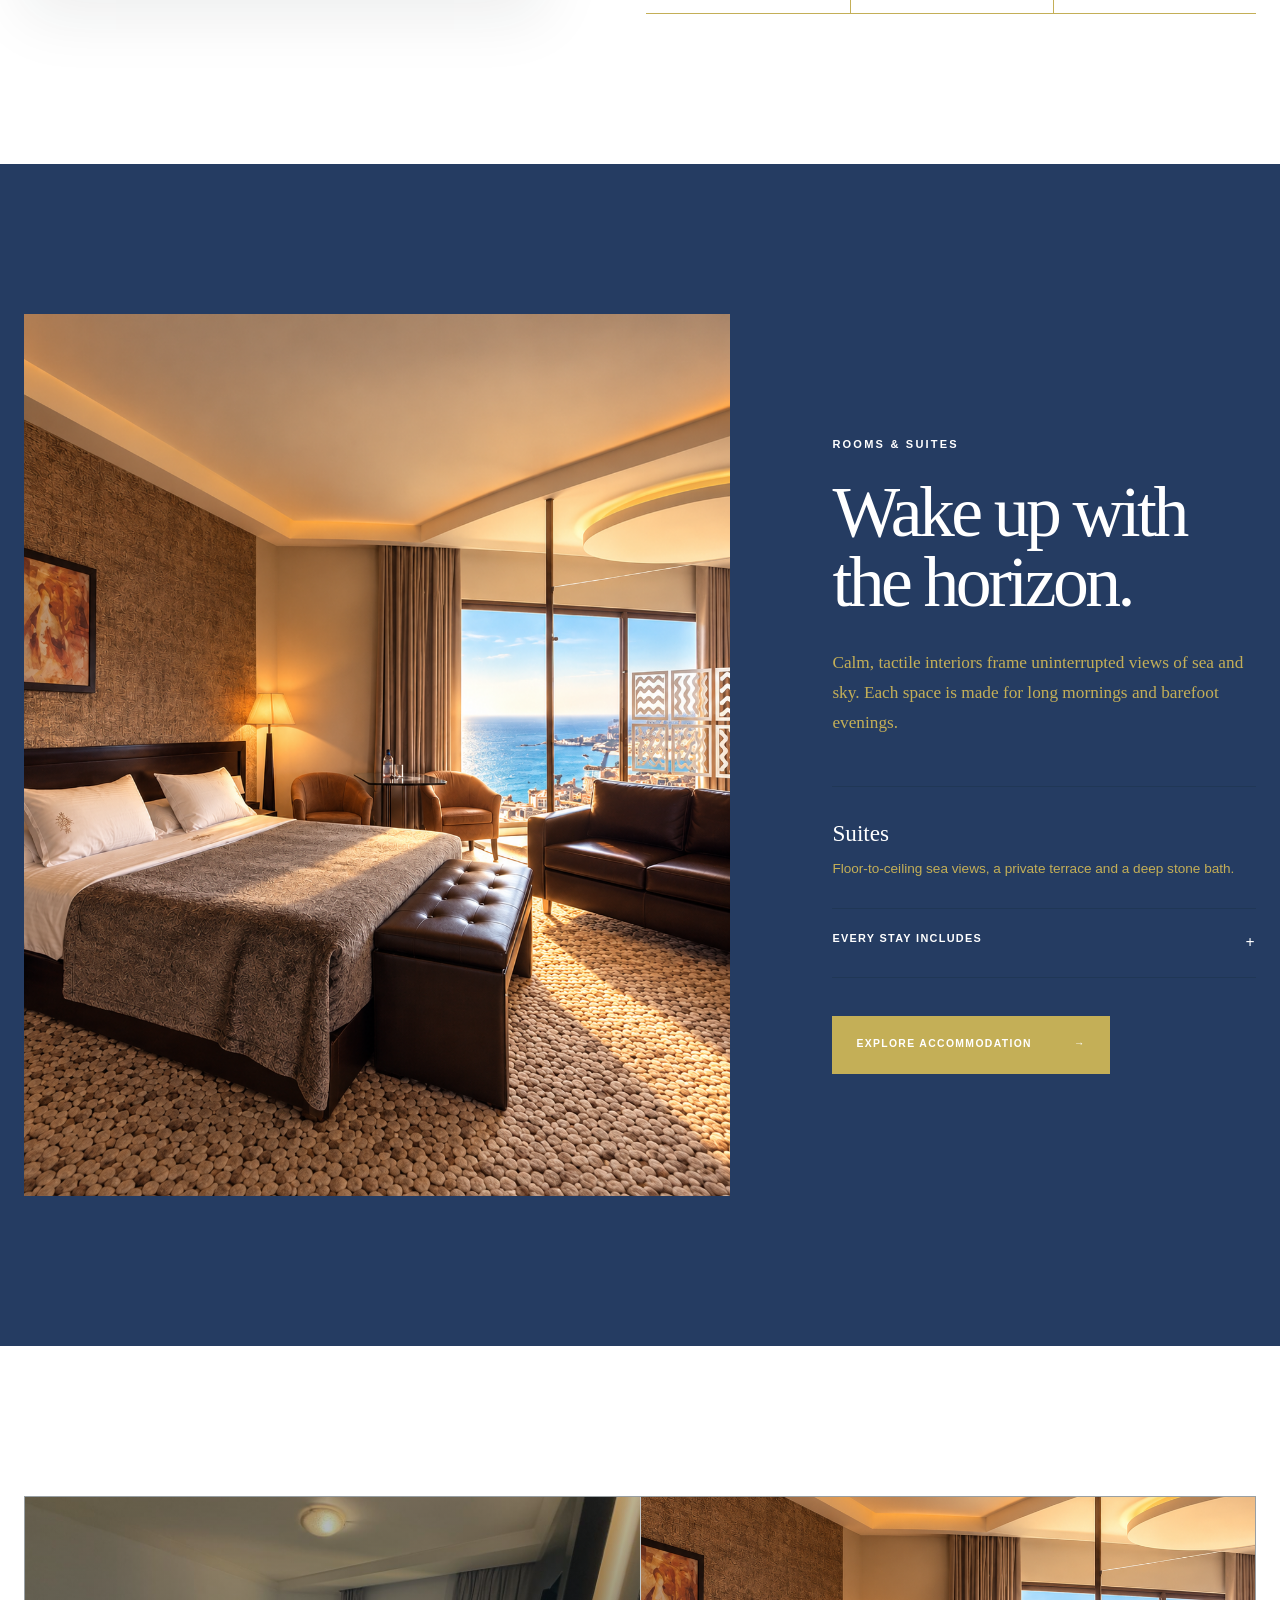
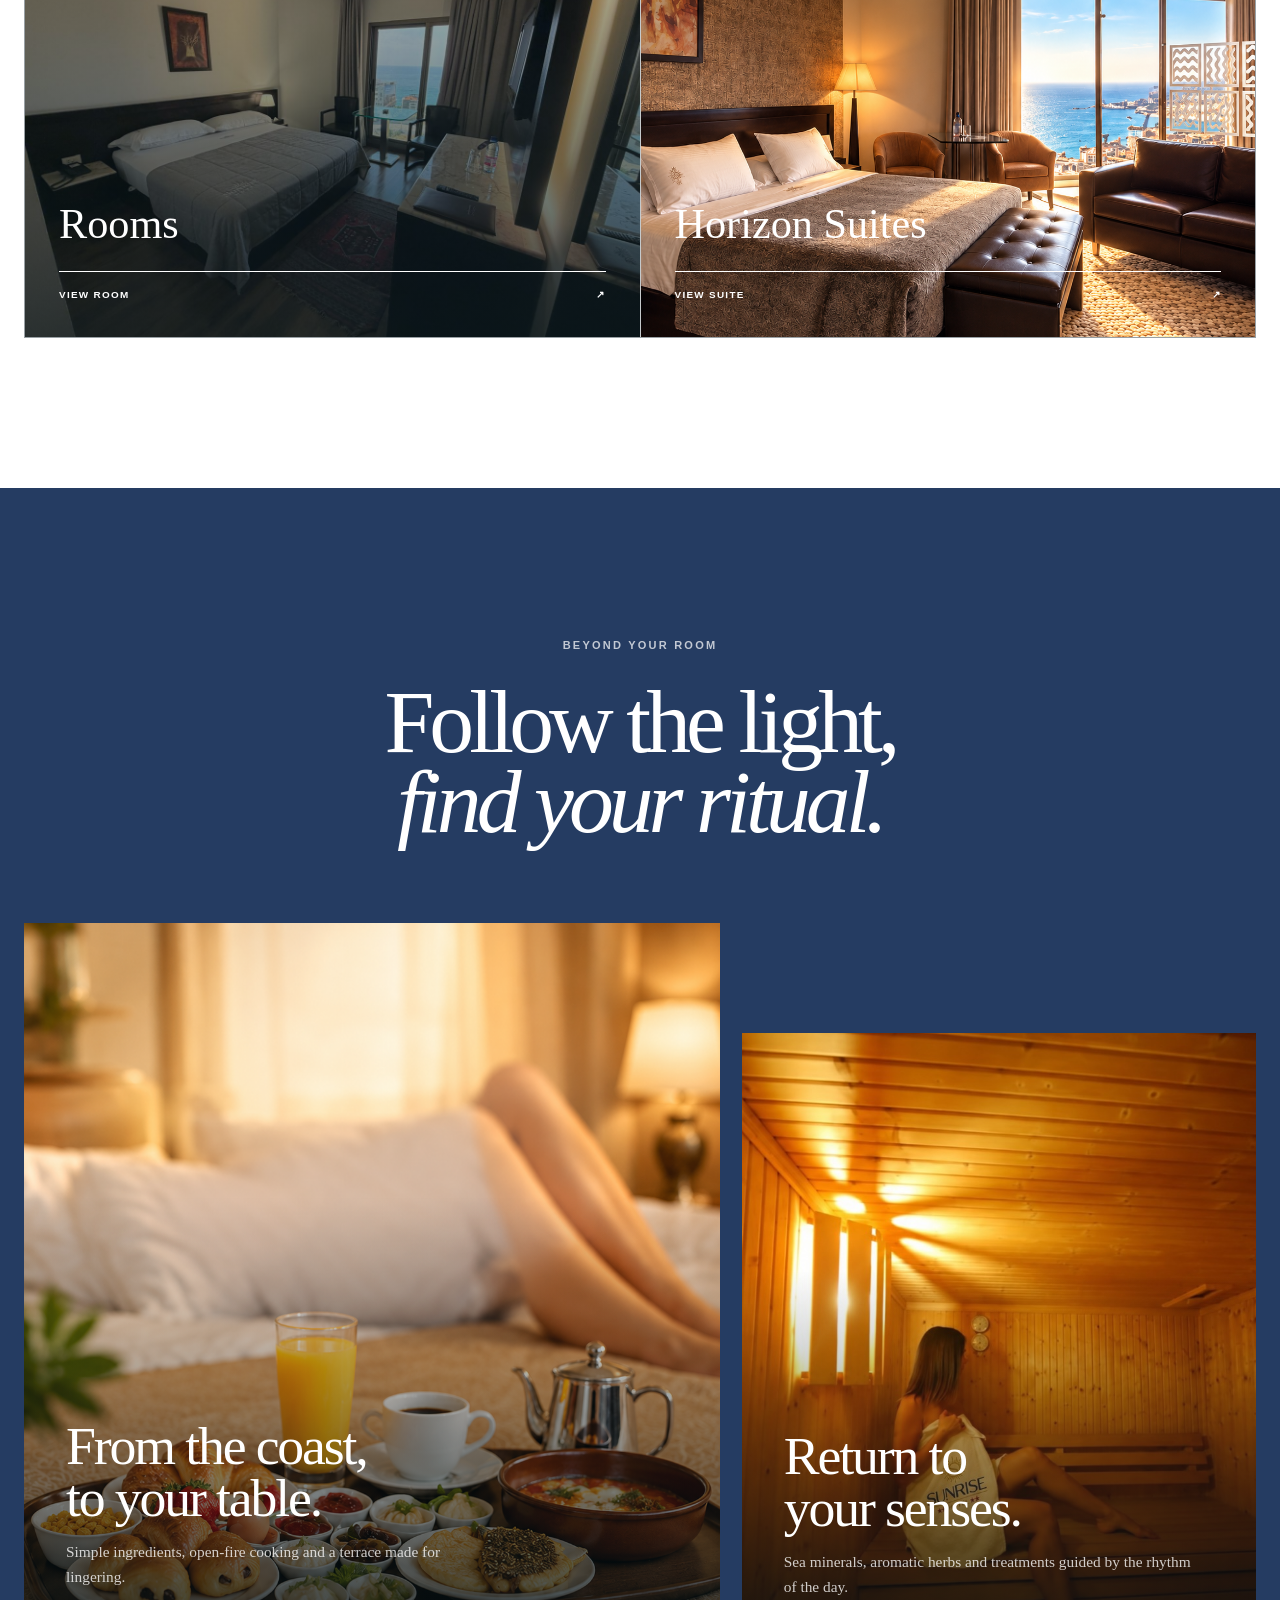
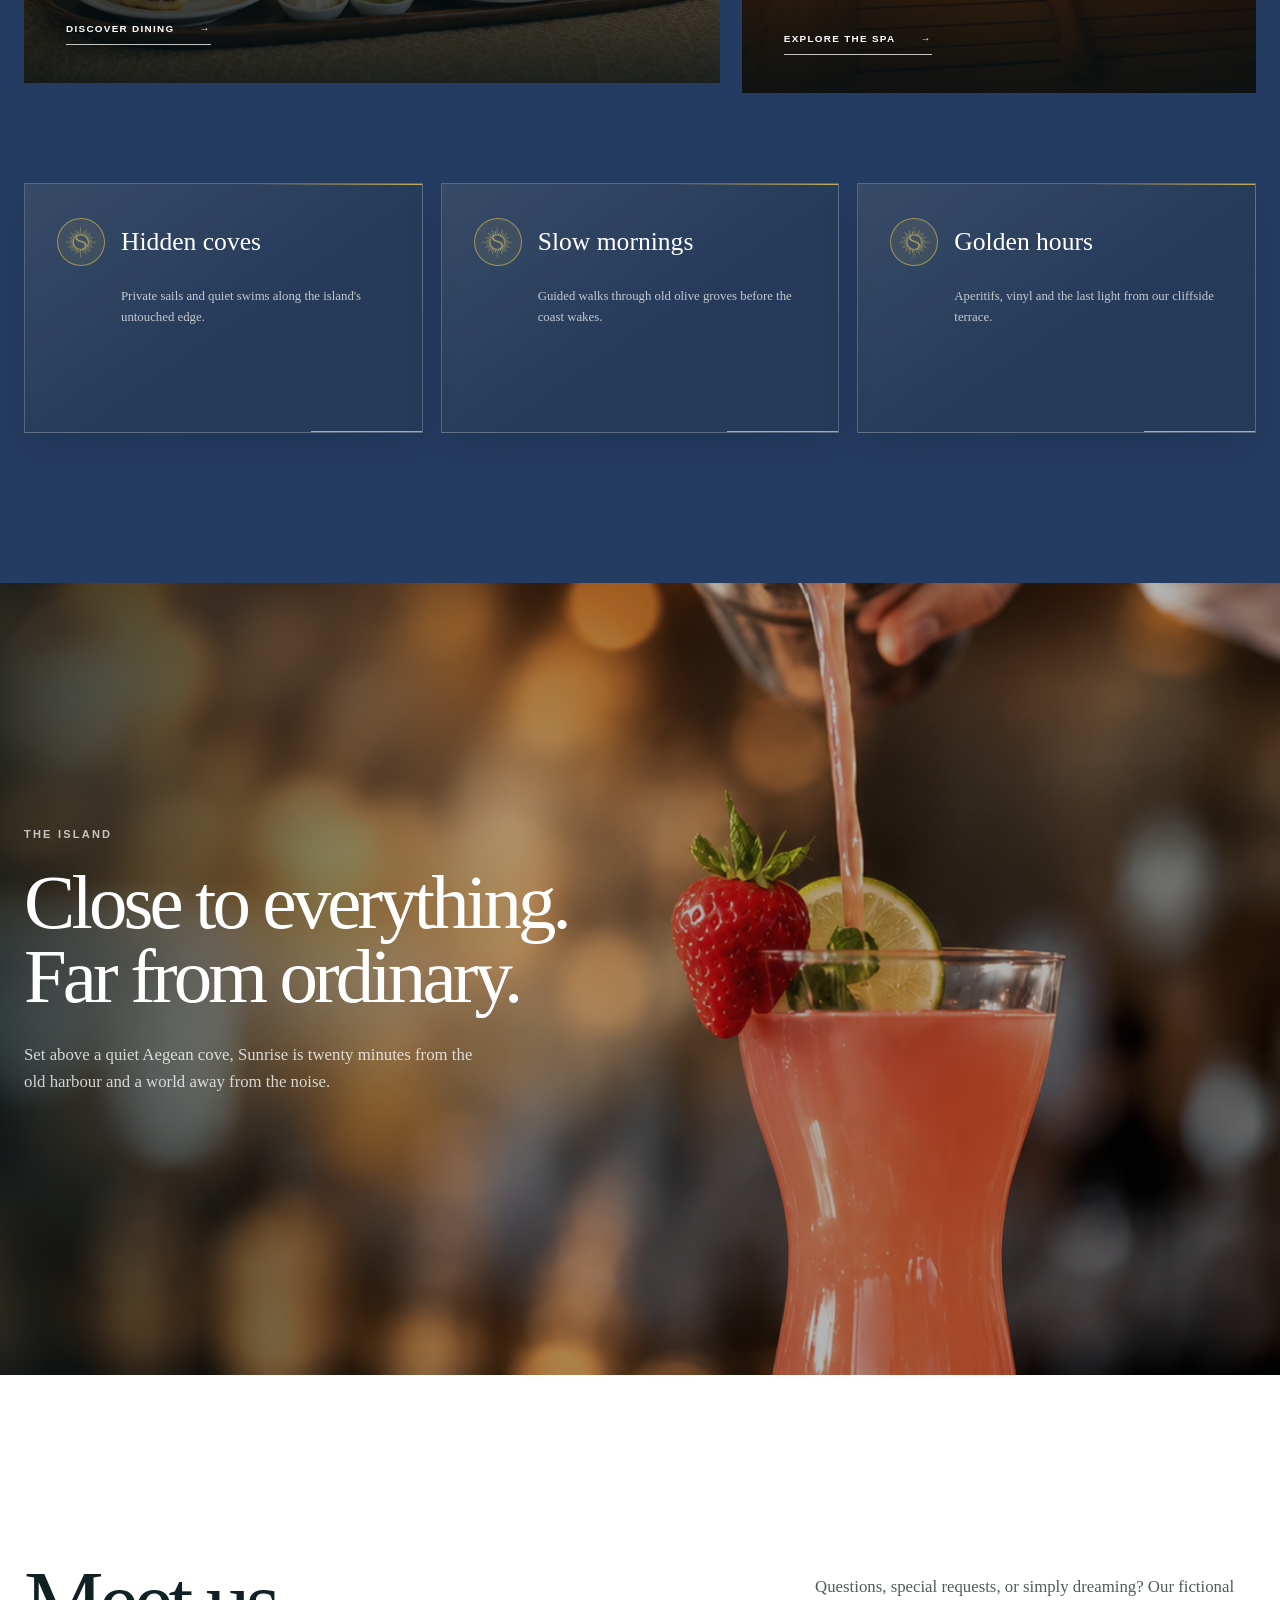
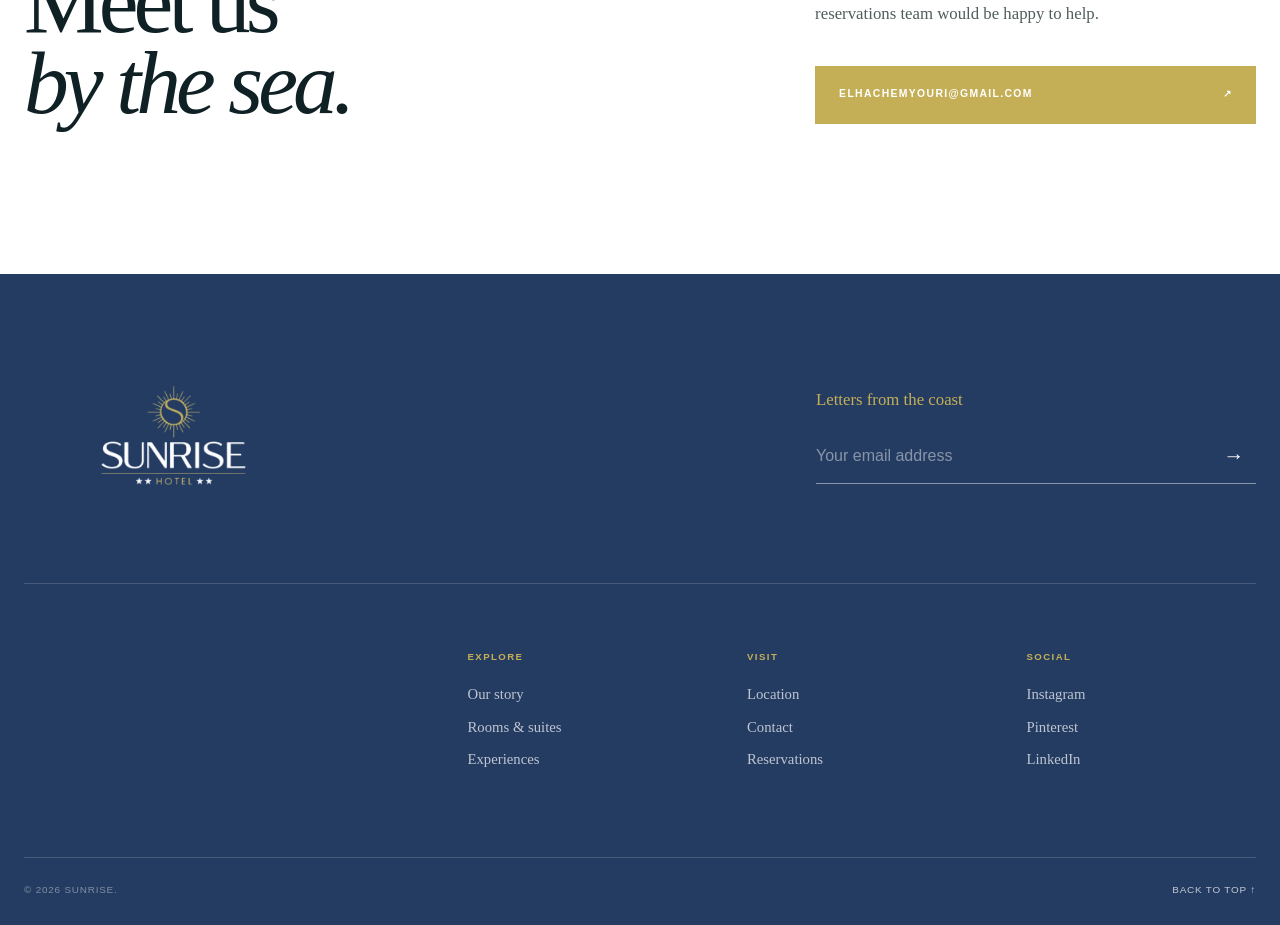
==== commit f0f08952: "Hide redirect fallback text" ====
--- a/index.html
+++ b/index.html
@@ -8,6 +8,5 @@
     <link rel="stylesheet" href="homepage.css">
 </head>
 <body class="redirect-page">
-    <p>Opening <a href="homepage.html">Solara Mediterranean Retreat</a>…</p>
 </body>
 </html>
--- a/homepage.css
+++ b/homepage.css
@@ -95,18 +95,56 @@
     border: 0;
 }
 
+body.is-loading {
+    overflow: hidden;
+}
+
+.page-loader {
+    display: none;
+}
+
+.js .page-loader {
+    position: fixed;
+    inset: 0;
+    z-index: 2000;
+    display: grid;
+    place-items: center;
+    background: #fff;
+    opacity: 1;
+    visibility: visible;
+    transition: opacity 350ms ease, visibility 350ms ease;
+}
+
+.js .page-loader.is-hidden {
+    opacity: 0;
+    visibility: hidden;
+    pointer-events: none;
+}
+
+.page-loader img {
+    width: clamp(92px, 18vw, 132px);
+    height: auto;
+    animation: loader-spin 1.15s linear infinite;
+}
+
+@keyframes loader-spin {
+    to {
+        transform: rotate(360deg);
+    }
+}
+
 .section-pad {
     padding: 150px max(24px, calc((100vw - 1440px) / 2));
 }
 
 .eyebrow {
     margin: 0;
-    color: #6d7675;
     font-size: 0.69rem;
     font-weight: 600;
     letter-spacing: 0.2em;
     line-height: 1.4;
     text-transform: uppercase;
+    color:white;
 }
 
 .eyebrow-light {
@@ -117,7 +155,7 @@
     position: relative;
     min-height: 100svh;
     color: #fff;
-    background: #597581 url("assets/images/Sunset.png") center center / cover no-repeat;
+    background: #597581 url("assets/images/Sunsetnew.png") center center / cover no-repeat;
     isolation: isolate;
 }
 
@@ -153,11 +191,10 @@
 
 .brand-header {
     padding: 7px 11px;
-
 }
 
 .brand-logo {
-    width: clamp(118px, 10vw, 150px);
+    width: clamp(170px, 13vw, 210px);
     height: auto;
 }
 
@@ -330,8 +367,18 @@
     justify-self: start;
     align-self: center;
     gap: 30px;
-    background: var(--paper);
+    background: #253c62;
     box-shadow: 0 24px 60px rgba(24, 35, 36, 0.08);
+    color: #fff;
+}
+
+.booking-card .eyebrow,
+.booking-card h2,
+.booking-card label span,
+.booking-card input,
+.booking-card select,
+.booking-card .booking-message {
+    color: #fff;
 }
 
 .booking-heading {
@@ -371,7 +418,6 @@
 .booking-form label span {
     display: block;
     margin-bottom: 8px;
-    color: #7b817e;
     font-size: 0.62rem;
     font-weight: 600;
     letter-spacing: 0.16em;
@@ -386,16 +432,21 @@
     border: 0;
     outline: 0;
     background: transparent;
-    color: var(--ink);
+    color: #fff;
     font-family: var(--serif);
     font-size: 0.92rem;
+}
+
+.booking-form input[type="date"]::-webkit-calendar-picker-indicator {
+    filter: invert(1);
+    opacity: 1;
 }
 
 .booking-form button {
     min-height: 62px;
     margin-top: auto;
-    border: 1px solid var(--ink);
-    background: var(--ink);
+    border: 0;
+    background: #c4af57;
     color: #fff;
     cursor: pointer;
     font-size: 0.65rem;
@@ -412,7 +463,26 @@
 .booking-form button:hover,
 .booking-form button:focus-visible {
     background: transparent;
-    color: var(--ink);
+    color: #fff;
+}
+
+.booking-form button:disabled {
+    cursor: wait;
+    opacity: 0.68;
+}
+
+.booking-message {
+    margin: 10px 0 0;
+    font-size: 0.72rem;
+    line-height: 1.45;
+}
+
+.booking-message:empty {
+    display: none;
+}
+
+.booking-message.is-error {
+    color: #fff;
 }
 
 .introduction {
@@ -421,7 +491,247 @@
     grid-template-areas: "booking story";
     align-items: center;
     gap: clamp(70px, 8vw, 135px);
-    background: var(--cream);
+    background: white;
+}
+
+.availability-results {
+    padding-top: 115px;
+    padding-bottom: 125px;
+    background: #253c62;
+    color: #fff;
+}
+
+.availability-heading {
+    margin-bottom: 48px;
+    display: grid;
+    grid-template-columns: minmax(0, 1fr) minmax(300px, 0.52fr);
+    align-items: end;
+    gap: 60px;
+}
+
+.availability-heading h2 {
+    margin: 14px 0 0;
+    font-family: var(--serif);
+    font-size: clamp(3rem, 5vw, 5.4rem);
+    font-weight: 400;
+    letter-spacing: -0.045em;
+    line-height: 1;
+}
+
+.availability-summary-wrap {
+    padding-bottom: 7px;
+}
+
+.availability-summary-wrap a {
+    display: inline-flex;
+    gap: 16px;
+    padding-bottom: 5px;
+    border-bottom: 1px solid currentColor;
+    font-size: 0.63rem;
+    font-weight: 600;
+    letter-spacing: 0.13em;
+    text-transform: uppercase;
+}
+
+.availability-grid {
+    display: grid;
+    grid-template-columns: repeat(3, minmax(0, 1fr));
+    gap: 22px;
+}
+
+.availability-grid[data-count="2"] {
+    width: 100%;
+    max-width: none;
+    margin-inline: 0;
+    grid-template-columns: repeat(2, minmax(0, 1fr));
+    gap: clamp(40px, 5vw, 76px);
+}
+
+.availability-grid[data-count="1"] {
+    max-width: 580px;
+    margin-inline: auto;
+    grid-template-columns: minmax(0, 1fr);
+}
+
+.availability-card {
+    min-width: 0;
+    display: flex;
+    flex-direction: column;
+    background: var(--paper);
+    box-shadow: 0 18px 45px rgba(16, 33, 38, 0.08);
+}
+
+.availability-card-image {
+    position: relative;
+    aspect-ratio: 4 / 3;
+    overflow: hidden;
+    background: #c8baa3;
+}
+
+.availability-card-image img {
+    width: 100%;
+    height: 100%;
+    object-fit: cover;
+    transition: transform 500ms ease;
+}
+
+.availability-card:hover .availability-card-image img {
+    transform: scale(1.025);
+}
+
+.availability-badge {
+    position: absolute;
+    top: 18px;
+    left: 18px;
+    margin: 0;
+    padding: 7px 10px;
+    background: rgba(250, 248, 242, 0.94);
+    color: var(--ink);
+    font-size: 0.58rem;
+    font-weight: 700;
+    letter-spacing: 0.1em;
+    text-transform: uppercase;
+}
+
+.availability-card-body {
+    height: 100%;
+    padding: 28px;
+    display: flex;
+    flex-direction: column;
+}
+
+.availability-card-meta {
+    margin: 0 0 12px;
+    color: #6d7675;
+    font-size: 0.6rem;
+    font-weight: 600;
+    letter-spacing: 0.12em;
+    text-transform: uppercase;
+}
+
+.availability-card h3 {
+    margin: 0;
+    font-family: var(--serif);
+    font-size: clamp(1.9rem, 2.8vw, 2.7rem);
+    font-weight: 400;
+    line-height: 1.05;
+    color: black;
+}
+
+.availability-card-description {
+    margin: 16px 0 20px;
+    color: var(--ink-soft);
+    font-family: var(--serif);
+    font-size: 0.93rem;
+    line-height: 1.6;
+}
+
+.availability-amenities {
+    margin: 0 0 26px;
+    padding: 0;
+    display: flex;
+    flex-wrap: wrap;
+    gap: 7px;
+    list-style: none;
+}
+
+.availability-amenities li {
+    padding: 5px 8px;
+    border: 1px solid var(--line);
+    color: #5c6766;
+    font-size: 0.58rem;
+    letter-spacing: 0.07em;
+    text-transform: uppercase;
+}
+
+.availability-rate {
+    margin-top: auto;
+    padding-top: 20px;
+    display: flex;
+    justify-content: space-between;
+    gap: 18px;
+    border-top: 1px solid var(--line);
+}
+
+.availability-rate p {
+    margin: 0;
+}
+
+.availability-rate strong {
+    display: block;
+    font-family: var(--serif);
+    font-size: 1.4rem;
+    font-weight: 400;
+    line-height: 1.2;
+    color: black;
+}
+
+.availability-rate span {
+    color: #707978;
+    font-size: 0.62rem;
+}
+
+.availability-total {
+    text-align: right;
+}
+
+.availability-cta {
+    min-height: 56px;
+    margin-top: 22px;
+    padding: 0 20px;
+    display: flex;
+    align-items: center;
+    justify-content: space-between;
+    gap: 18px;
+    background: #c4af57;
+    color: #fff;
+    font-size: 0.62rem;
+    font-weight: 600;
+    letter-spacing: 0.12em;
+    text-transform: uppercase;
+    transition: background 200ms ease, color 200ms ease;
+}
+
+.availability-cta:hover,
+.availability-cta:focus-visible {
+    background: transparent;
+    color: var(--ink);
+}
+
+.availability-empty {
+    grid-column: 1 / -1;
+    padding: 58px;
+    border: 1px solid rgba(16, 33, 38, 0.22);
+    text-align: center;
+}
+
+.availability-empty h3 {
+    margin: 0 0 14px;
+    font-family: var(--serif);
+    font-size: 2.2rem;
+    font-weight: 400;
+}
+
+.availability-empty p {
+    max-width: 560px;
+    margin: 0 auto 25px;
+    color: var(--ink-soft);
+}
+
+.availability-empty a {
+    display: inline-block;
+    padding-bottom: 4px;
+    border-bottom: 1px solid currentColor;
+    font-size: 0.63rem;
+    font-weight: 600;
+    letter-spacing: 0.12em;
+    text-transform: uppercase;
+}
+
+.availability-note {
+    margin: 24px 0 0;
+    color: rgba(16, 33, 38, 0.62);
+    font-size: 0.68rem;
 }
 
 .intro-main {
@@ -486,30 +796,31 @@
 }
 
 .intro-facts {
+    --intro-fact-line: #c4af57;
     margin-top: 64px;
     display: grid;
     grid-template-columns: repeat(3, 1fr);
-    border-top: 1px solid var(--line);
-    border-bottom: 1px solid var(--line);
+    border-top: 1px solid var(--intro-fact-line);
+    border-bottom: 1px solid var(--intro-fact-line);
 }
 
 .intro-facts div {
     padding: 28px 24px 28px 0;
     display: flex;
-    align-items: baseline;
+    align-items: center;
     gap: 15px;
 }
 
 .intro-facts div+div {
     padding-left: 28px;
-    border-left: 1px solid var(--line);
-}
-
-.intro-facts strong {
-    color: var(--gold);
-    font-family: var(--serif);
-    font-size: 2.2rem;
-    font-weight: 400;
+    border-left: 1px solid var(--intro-fact-line);
+}
+
+.intro-fact-icon {
+    width: 46px;
+    height: 46px;
+    flex: 0 0 46px;
+    object-fit: contain;
 }
 
 .intro-facts span {
@@ -524,7 +835,7 @@
     grid-template-columns: minmax(0, 1.5fr) minmax(360px, 0.9fr);
     align-items: center;
     gap: clamp(55px, 8vw, 130px);
-    background: var(--paper);
+    background: #253c62;
 }
 
 .stay-image-wrap {
@@ -566,11 +877,12 @@
     font-weight: 400;
     letter-spacing: -0.05em;
     line-height: 0.98;
+    color:white;
 }
 
 .stay-content .lead {
     margin: 0 0 48px;
-    color: #596664;
+    color: #c4af57;
     font-family: var(--serif);
     font-size: 1.08rem;
     line-height: 1.75;
@@ -589,11 +901,12 @@
     font-family: var(--serif);
     font-size: 1.45rem;
     font-weight: 400;
+    color:white;
 }
 
 .room-feature p {
     margin: 0;
-    color: #6b7472;
+    color: #c4af57;
     font-size: 0.85rem;
 }
 
@@ -611,6 +924,7 @@
     font-weight: 600;
     letter-spacing: 0.12em;
     text-transform: uppercase;
+    color:white;
 }
 
 summary::-webkit-details-marker {
@@ -618,7 +932,7 @@
 }
 
 summary span {
-    color: var(--gold);
+    color: white;
     font-family: var(--serif);
     font-size: 1rem;
     transition: transform 180ms ease;
@@ -631,7 +945,7 @@
 details ul {
     margin: 0;
     padding: 0 0 24px 20px;
-    color: #66716f;
+    color: #c4af57;
     font-size: 0.85rem;
 }
 
@@ -643,7 +957,6 @@
     align-items: center;
     justify-content: space-between;
     gap: 42px;
-    border: 1px solid currentColor;
     font-size: 0.65rem;
     font-weight: 600;
     letter-spacing: 0.13em;
@@ -652,7 +965,8 @@
 }
 
 .button-dark {
-    background: var(--ink);
+    background: #c4af57;
+    ;
     color: #fff;
 }
 
@@ -663,7 +977,7 @@
 }
 
 .room-list {
-    background: #d6c5a8;
+    background: white;
 }
 
 .section-heading {
@@ -768,7 +1082,7 @@
 
 .experiences {
     color: #fff;
-    background: var(--deep);
+    background: #253c62;
 }
 
 .experiences-heading {
@@ -873,37 +1187,83 @@
     margin-top: 90px;
     display: grid;
     grid-template-columns: repeat(3, 1fr);
-    border-top: 1px solid rgba(255, 255, 255, 0.18);
-    border-bottom: 1px solid rgba(255, 255, 255, 0.18);
+    gap: 18px;
 }
 
 .micro-experiences>div {
-    padding: 42px 38px 46px 0;
-}
-
-.micro-experiences>div+div {
-    padding-left: 38px;
-    border-left: 1px solid rgba(255, 255, 255, 0.18);
-}
-
-.micro-experiences span {
-    color: var(--gold);
-    font-family: var(--serif);
-    font-size: 0.78rem;
+    position: relative;
+    min-height: 250px;
+    padding: 34px 32px 38px;
+    overflow: hidden;
+    border: 1px solid rgba(255, 255, 255, 0.22);
+    background:
+        linear-gradient(145deg, rgba(255, 255, 255, 0.11), rgba(255, 255, 255, 0.03) 58%),
+        rgba(10, 30, 39, 0.22);
+    box-shadow: 0 18px 36px rgba(5, 16, 22, 0.12);
+    transition: border-color 220ms ease, background 220ms ease, transform 220ms ease;
+    text-align: left;
+}
+
+.micro-experiences>div::before {
+    content: "";
+    position: absolute;
+    top: 0;
+    right: 0;
+    width: 42%;
+    height: 1px;
+    background: linear-gradient(90deg, transparent, #c4af57);
+    pointer-events: none;
+}
+
+.micro-experiences>div::after {
+    content: "";
+    position: absolute;
+    right: 0;
+    bottom: 0;
+    width: 28%;
+    height: 1px;
+    background: #c4af57;
+    pointer-events: none;
 }
 
 .micro-experiences h3 {
-    margin: 14px 0 8px;
-    font-family: var(--serif);
-    font-size: 1.55rem;
+    display: flex;
+    align-items: center;
+    gap: 16px;
+    margin: 0 0 20px;
+    font-family: var(--serif);
+    font-size: clamp(1.45rem, 2vw, 1.8rem);
     font-weight: 400;
+    line-height: 1.05;
+}
+
+.micro-experiences h3 img {
+    flex: 0 0 auto;
+    width: 48px;
+    height: 48px;
+    padding: 7px;
+    border: 1px solid rgba(196, 175, 87, 0.72);
+    border-radius: 50%;
+    background: rgba(196, 175, 87, 0.1);
+    object-fit: contain;
+}
+
+.micro-experiences>div:hover,
+.micro-experiences>div:focus-within {
+    border-color: rgba(196, 175, 87, 0.78);
+    background:
+        linear-gradient(145deg, rgba(255, 255, 255, 0.15), rgba(255, 255, 255, 0.04) 58%),
+        rgba(10, 30, 39, 0.26);
+    transform: translateY(-4px);
 }
 
 .micro-experiences p {
     max-width: 300px;
-    margin: 0;
-    color: rgba(255, 255, 255, 0.58);
+    margin: 0 0 0 64px;
+    color: rgba(255, 255, 255, 0.72);
+    font-family: var(--serif);
     font-size: 0.8rem;
+    line-height: 1.65;
 }
 
 .pause {
@@ -918,8 +1278,18 @@
     background: var(--cream);
 }
 
+.pause-ribbon {
+    position: relative;
+    z-index: 2;
+    width: 100vw;
+    padding: 0 24px;
+    background: #253c62;
+    color: #fff;
+}
+
 .pause-orbit {
     position: absolute;
+    z-index: 1;
     width: min(70vw, 760px);
     aspect-ratio: 1;
     border: 1px solid rgba(183, 152, 98, 0.38);
@@ -950,10 +1320,10 @@
     box-shadow: 0 0 0 14px rgba(183, 152, 98, 0.14);
 }
 
-.pause blockquote,
-.pause>p {
+.pause-ribbon blockquote,
+.pause-ribbon>p {
     position: relative;
-    z-index: 1;
+    color: #fff;
 }
 
 .pause blockquote {
@@ -964,9 +1334,8 @@
     line-height: 1.05;
 }
 
-.pause>p {
+.pause-ribbon>p {
     margin: 40px 0 0;
-    color: #727977;
     font-size: 0.62rem;
     font-weight: 600;
     letter-spacing: 0.18em;
@@ -1043,7 +1412,7 @@
     grid-template-columns: 1fr minmax(320px, 0.62fr);
     align-items: end;
     gap: 80px;
-    background: var(--sand);
+    background: white;
 }
 
 .contact-intro h2 {
@@ -1069,7 +1438,7 @@
 footer {
     padding: 85px max(24px, calc((100vw - 1440px) / 2)) 28px;
     color: #fff;
-    background: var(--deep);
+    background: #253c62;
 }
 
 .footer-top {
@@ -1081,8 +1450,9 @@
     border-bottom: 1px solid rgba(255, 255, 255, 0.16);
 }
 
-.brand-footer .brand-name {
-    font-size: 2.7rem;
+.brand-footer-logo {
+    width: clamp(190px, 24vw, 300px);
+    height: auto;
 }
 
 .newsletter {
@@ -1093,6 +1463,7 @@
     margin: 0 0 14px;
     font-family: var(--serif);
     font-size: 1.05rem;
+    color: #c4af57;
 }
 
 .newsletter form {
@@ -1137,7 +1508,7 @@
 
 .footer-links span {
     margin-bottom: 10px;
-    color: var(--gold);
+    color: #c4af57;
     font-size: 0.6rem;
     font-weight: 600;
     letter-spacing: 0.15em;
@@ -1210,6 +1581,10 @@
         justify-self: center;
     }
 
+    .availability-grid {
+        grid-template-columns: repeat(2, minmax(0, 1fr));
+    }
+
     .stay {
         grid-template-columns: 1.15fr 0.85fr;
         gap: 55px;
@@ -1250,7 +1625,7 @@
     }
 
     .brand-logo {
-        width: 110px;
+        width: 140px;
     }
 
     .brand-name {
@@ -1357,6 +1732,30 @@
         min-height: 58px;
     }
 
+    .availability-results {
+        padding-top: 90px;
+        padding-bottom: 95px;
+    }
+
+    .availability-heading {
+        grid-template-columns: 1fr;
+        gap: 28px;
+    }
+
+    .availability-grid,
+    .availability-grid[data-count="1"],
+    .availability-grid[data-count="2"] {
+        width: 100%;
+        max-width: 580px;
+        margin-inline: auto;
+        grid-template-columns: 1fr;
+        gap: 22px;
+    }
+
+    .availability-card {
+        max-width: 580px;
+    }
+
     .introduction {
         grid-template-columns: 1fr;
         gap: 60px;
@@ -1413,15 +1812,9 @@
         grid-template-columns: 1fr;
     }
 
-    .micro-experiences>div,
-    .micro-experiences>div+div {
-        padding: 30px 0;
-        border-left: 0;
-        border-bottom: 1px solid rgba(255, 255, 255, 0.18);
-    }
-
-    .micro-experiences>div:last-child {
-        border-bottom: 0;
+    .micro-experiences>div {
+        min-height: 220px;
+        padding: 30px 24px 34px;
     }
 
     .contact {
@@ -1441,7 +1834,8 @@
 
     .hero {
         min-height: 780px;
-        background-position: 65% center;
+        /* Keep the hotel's full rooftop logo inside narrow phone viewports. */
+        background-position: right center;
     }
 
     .site-nav {
@@ -1480,6 +1874,28 @@
         padding: 10px 0;
         border-left: 0;
         border-bottom: 1px solid var(--line);
+    }
+
+    .availability-heading h2 {
+        font-size: clamp(2.8rem, 14vw, 4.5rem);
+    }
+
+    .availability-card-body {
+        padding: 24px;
+    }
+
+    .availability-rate {
+        align-items: flex-start;
+        flex-direction: column;
+        gap: 10px;
+    }
+
+    .availability-total {
+        text-align: left;
+    }
+
+    .availability-empty {
+        padding: 42px 22px;
     }
 
     .intro-main h2,
@@ -1505,7 +1921,7 @@
     .intro-facts div+div {
         padding: 18px 0;
         border-left: 0;
-        border-bottom: 1px solid var(--line);
+        border-bottom: 1px solid var(--intro-fact-line);
     }
 
     .intro-facts div:last-child {
@@ -1554,6 +1970,10 @@
         min-height: 500px;
     }
 
+    .pause-ribbon {
+        padding: 0 20px;
+    }
+
     .pause-orbit {
         width: 105vw;
     }
@@ -1587,8 +2007,8 @@
         flex-direction: column;
     }
 
-    .brand-footer .brand-name {
-        font-size: 2rem;
+    .brand-footer-logo {
+        width: 230px;
     }
 
     .footer-links {
@@ -1605,6 +2025,10 @@
 @media (prefers-reduced-motion: reduce) {
     html {
         scroll-behavior: auto;
+    }
+
+    .page-loader img {
+        animation: none;
     }
 
     *,
